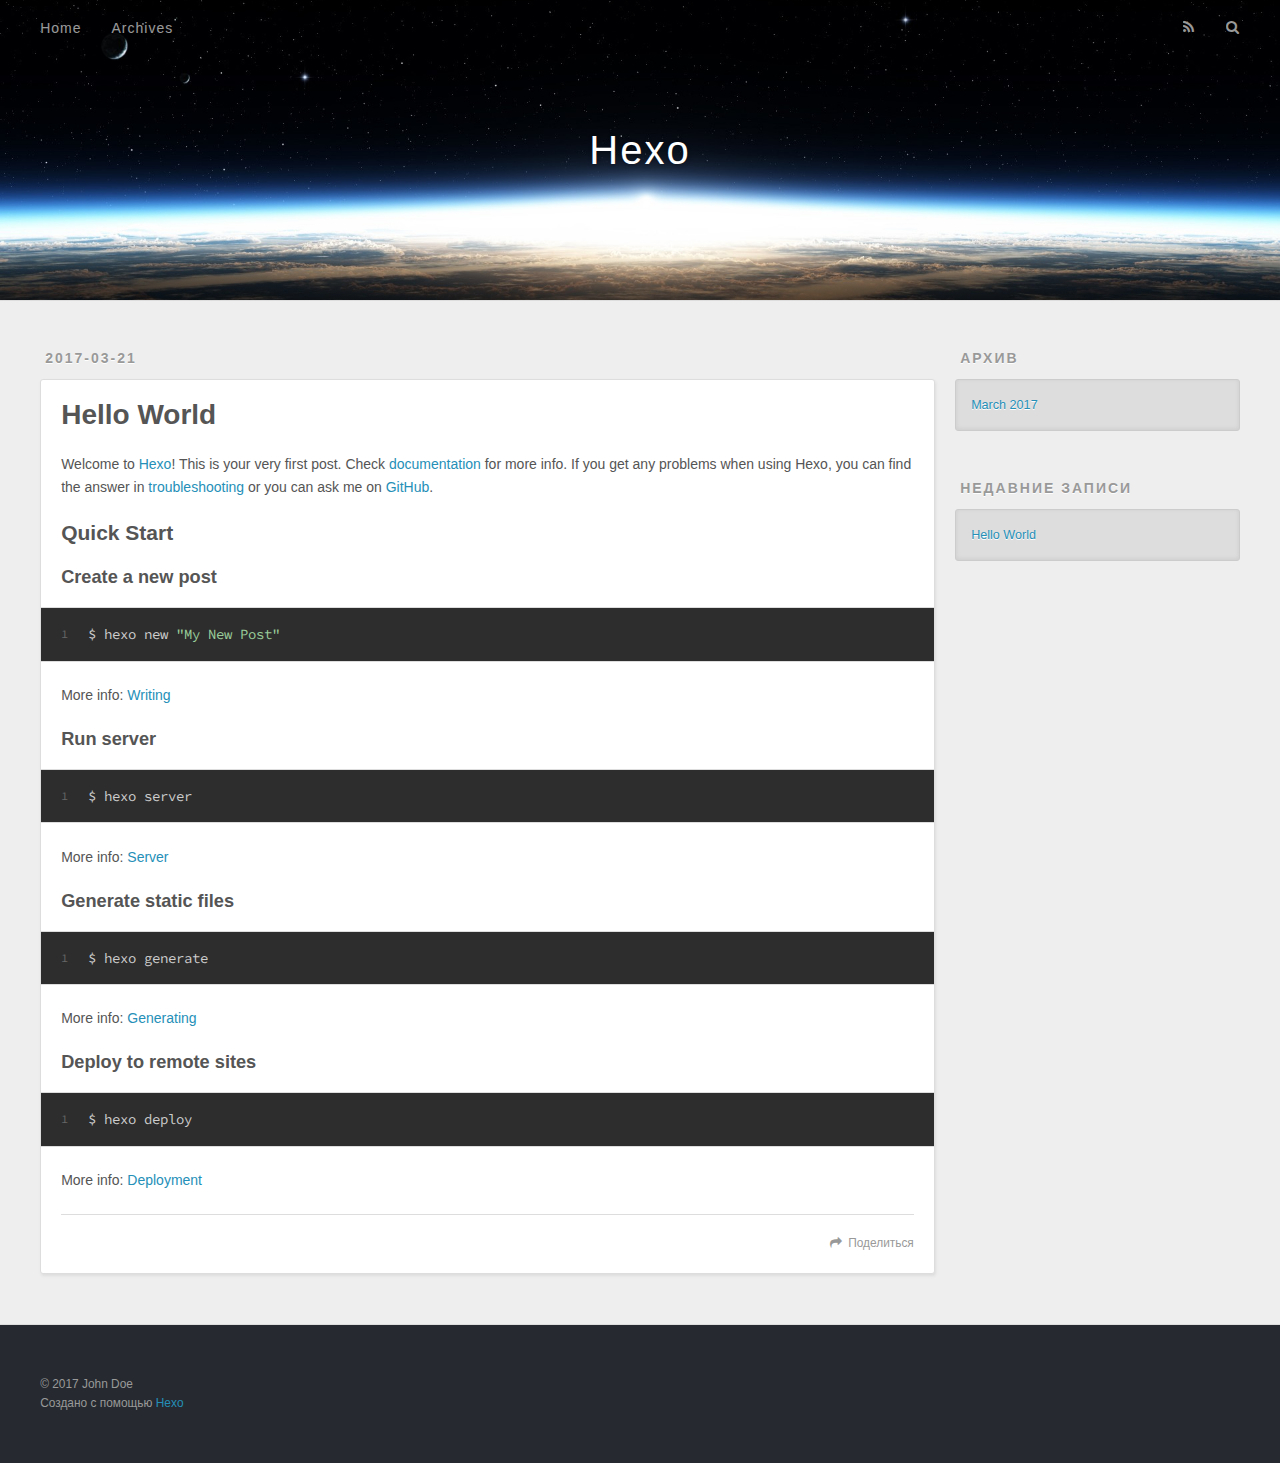
==== index.html @ ad0be4d6 "update" ====
<!DOCTYPE html>
<html>
<head>
  <meta charset="utf-8">
  
  <title>Hexo</title>
  <meta name="viewport" content="width=device-width, initial-scale=1, maximum-scale=1">
  <meta property="og:type" content="website">
<meta property="og:title" content="Hexo">
<meta property="og:url" content="http://yoursite.com/index.html">
<meta property="og:site_name" content="Hexo">
<meta name="twitter:card" content="summary">
<meta name="twitter:title" content="Hexo">
  
    <link rel="alternate" href="/atom.xml" title="Hexo" type="application/atom+xml">
  
  
    <link rel="icon" href="/favicon.png">
  
  
    <link href="//fonts.googleapis.com/css?family=Source+Code+Pro" rel="stylesheet" type="text/css">
  
  <link rel="stylesheet" href="/css/style.css">
  

</head>

<body>
  <div id="container">
    <div id="wrap">
      <header id="header">
  <div id="banner"></div>
  <div id="header-outer" class="outer">
    <div id="header-title" class="inner">
      <h1 id="logo-wrap">
        <a href="/" id="logo">Hexo</a>
      </h1>
      
    </div>
    <div id="header-inner" class="inner">
      <nav id="main-nav">
        <a id="main-nav-toggle" class="nav-icon"></a>
        
          <a class="main-nav-link" href="/">Home</a>
        
          <a class="main-nav-link" href="/archives">Archives</a>
        
      </nav>
      <nav id="sub-nav">
        
          <a id="nav-rss-link" class="nav-icon" href="/atom.xml" title="RSS-каналы"></a>
        
        <a id="nav-search-btn" class="nav-icon" title="Поиск"></a>
      </nav>
      <div id="search-form-wrap">
        <form action="//google.com/search" method="get" accept-charset="UTF-8" class="search-form"><input type="search" name="q" results="0" class="search-form-input" placeholder="Search"><button type="submit" class="search-form-submit">&#xF002;</button><input type="hidden" name="sitesearch" value="http://yoursite.com"></form>
      </div>
    </div>
  </div>
</header>
      <div class="outer">
        <section id="main">
  
    <article id="post-hello-world" class="article article-type-post" itemscope itemprop="blogPost">
  <div class="article-meta">
    <a href="/2017/03/21/hello-world/" class="article-date">
  <time datetime="2017-03-20T16:03:08.940Z" itemprop="datePublished">2017-03-21</time>
</a>
    
  </div>
  <div class="article-inner">
    
    
      <header class="article-header">
        
  
    <h1 itemprop="name">
      <a class="article-title" href="/2017/03/21/hello-world/">Hello World</a>
    </h1>
  

      </header>
    
    <div class="article-entry" itemprop="articleBody">
      
        <p>Welcome to <a href="https://hexo.io/" target="_blank" rel="external">Hexo</a>! This is your very first post. Check <a href="https://hexo.io/docs/" target="_blank" rel="external">documentation</a> for more info. If you get any problems when using Hexo, you can find the answer in <a href="https://hexo.io/docs/troubleshooting.html" target="_blank" rel="external">troubleshooting</a> or you can ask me on <a href="https://github.com/hexojs/hexo/issues" target="_blank" rel="external">GitHub</a>.</p>
<h2 id="Quick-Start"><a href="#Quick-Start" class="headerlink" title="Quick Start"></a>Quick Start</h2><h3 id="Create-a-new-post"><a href="#Create-a-new-post" class="headerlink" title="Create a new post"></a>Create a new post</h3><figure class="highlight bash"><table><tr><td class="gutter"><pre><div class="line">1</div></pre></td><td class="code"><pre><div class="line">$ hexo new <span class="string">"My New Post"</span></div></pre></td></tr></table></figure>
<p>More info: <a href="https://hexo.io/docs/writing.html" target="_blank" rel="external">Writing</a></p>
<h3 id="Run-server"><a href="#Run-server" class="headerlink" title="Run server"></a>Run server</h3><figure class="highlight bash"><table><tr><td class="gutter"><pre><div class="line">1</div></pre></td><td class="code"><pre><div class="line">$ hexo server</div></pre></td></tr></table></figure>
<p>More info: <a href="https://hexo.io/docs/server.html" target="_blank" rel="external">Server</a></p>
<h3 id="Generate-static-files"><a href="#Generate-static-files" class="headerlink" title="Generate static files"></a>Generate static files</h3><figure class="highlight bash"><table><tr><td class="gutter"><pre><div class="line">1</div></pre></td><td class="code"><pre><div class="line">$ hexo generate</div></pre></td></tr></table></figure>
<p>More info: <a href="https://hexo.io/docs/generating.html" target="_blank" rel="external">Generating</a></p>
<h3 id="Deploy-to-remote-sites"><a href="#Deploy-to-remote-sites" class="headerlink" title="Deploy to remote sites"></a>Deploy to remote sites</h3><figure class="highlight bash"><table><tr><td class="gutter"><pre><div class="line">1</div></pre></td><td class="code"><pre><div class="line">$ hexo deploy</div></pre></td></tr></table></figure>
<p>More info: <a href="https://hexo.io/docs/deployment.html" target="_blank" rel="external">Deployment</a></p>

      
    </div>
    <footer class="article-footer">
      <a data-url="http://yoursite.com/2017/03/21/hello-world/" data-id="cj0ib6qv800006gu44d7dtzow" class="article-share-link">Поделиться</a>
      
      
    </footer>
  </div>
  
</article>


  

</section>
        
          <aside id="sidebar">
  
    

  
    

  
    
  
    
  <div class="widget-wrap">
    <h3 class="widget-title">Архив</h3>
    <div class="widget">
      <ul class="archive-list"><li class="archive-list-item"><a class="archive-list-link" href="/archives/2017/03/">March 2017</a></li></ul>
    </div>
  </div>


  
    
  <div class="widget-wrap">
    <h3 class="widget-title">Недавние записи</h3>
    <div class="widget">
      <ul>
        
          <li>
            <a href="/2017/03/21/hello-world/">Hello World</a>
          </li>
        
      </ul>
    </div>
  </div>

  
</aside>
        
      </div>
      <footer id="footer">
  
  <div class="outer">
    <div id="footer-info" class="inner">
      &copy; 2017 John Doe<br>
      Создано с помощью <a href="http://hexo.io/" target="_blank">Hexo</a>
    </div>
  </div>
</footer>
    </div>
    <nav id="mobile-nav">
  
    <a href="/" class="mobile-nav-link">Home</a>
  
    <a href="/archives" class="mobile-nav-link">Archives</a>
  
</nav>
    

<script src="//ajax.googleapis.com/ajax/libs/jquery/2.0.3/jquery.min.js"></script>


  <link rel="stylesheet" href="/fancybox/jquery.fancybox.css">
  <script src="/fancybox/jquery.fancybox.pack.js"></script>


<script src="/js/script.js"></script>

  </div>
</body>
</html>
---- css/style.css ----
body {
  width: 100%;
}
body:before,
body:after {
  content: "";
  display: table;
}
body:after {
  clear: both;
}
html,
body,
div,
span,
applet,
object,
iframe,
h1,
h2,
h3,
h4,
h5,
h6,
p,
blockquote,
pre,
a,
abbr,
acronym,
address,
big,
cite,
code,
del,
dfn,
em,
img,
ins,
kbd,
q,
s,
samp,
small,
strike,
strong,
sub,
sup,
tt,
var,
dl,
dt,
dd,
ol,
ul,
li,
fieldset,
form,
label,
legend,
table,
caption,
tbody,
tfoot,
thead,
tr,
th,
td {
  margin: 0;
  padding: 0;
  border: 0;
  outline: 0;
  font-weight: inherit;
  font-style: inherit;
  font-family: inherit;
  font-size: 100%;
  vertical-align: baseline;
}
body {
  line-height: 1;
  color: #000;
  background: #fff;
}
ol,
ul {
  list-style: none;
}
table {
  border-collapse: separate;
  border-spacing: 0;
  vertical-align: middle;
}
caption,
th,
td {
  text-align: left;
  font-weight: normal;
  vertical-align: middle;
}
a img {
  border: none;
}
input,
button {
  margin: 0;
  padding: 0;
}
input::-moz-focus-inner,
button::-moz-focus-inner {
  border: 0;
  padding: 0;
}
@font-face {
  font-family: FontAwesome;
  font-style: normal;
  font-weight: normal;
  src: url("fonts/fontawesome-webfont.eot?v=#4.0.3");
  src: url("fonts/fontawesome-webfont.eot?#iefix&v=#4.0.3") format("embedded-opentype"), url("fonts/fontawesome-webfont.woff?v=#4.0.3") format("woff"), url("fonts/fontawesome-webfont.ttf?v=#4.0.3") format("truetype"), url("fonts/fontawesome-webfont.svg#fontawesomeregular?v=#4.0.3") format("svg");
}
html,
body,
#container {
  height: 100%;
}
body {
  background: #eee;
  font: 14px "Helvetica Neue", Helvetica, Arial, sans-serif;
  -webkit-text-size-adjust: 100%;
}
.outer {
  max-width: 1220px;
  margin: 0 auto;
  padding: 0 20px;
}
.outer:before,
.outer:after {
  content: "";
  display: table;
}
.outer:after {
  clear: both;
}
.inner {
  display: inline;
  float: left;
  width: 98.33333333333333%;
  margin: 0 0.833333333333333%;
}
.left,
.alignleft {
  float: left;
}
.right,
.alignright {
  float: right;
}
.clear {
  clear: both;
}
#container {
  position: relative;
}
.mobile-nav-on {
  overflow: hidden;
}
#wrap {
  height: 100%;
  width: 100%;
  position: absolute;
  top: 0;
  left: 0;
  -webkit-transition: 0.2s ease-out;
  -moz-transition: 0.2s ease-out;
  -ms-transition: 0.2s ease-out;
  transition: 0.2s ease-out;
  z-index: 1;
  background: #eee;
}
.mobile-nav-on #wrap {
  left: 280px;
}
@media screen and (min-width: 768px) {
  #main {
    display: inline;
    float: left;
    width: 73.33333333333333%;
    margin: 0 0.833333333333333%;
  }
}
.article-date,
.article-category-link,
.archive-year,
.widget-title {
  text-decoration: none;
  text-transform: uppercase;
  letter-spacing: 2px;
  color: #999;
  margin-bottom: 1em;
  margin-left: 5px;
  line-height: 1em;
  text-shadow: 0 1px #fff;
  font-weight: bold;
}
.article-inner,
.archive-article-inner {
  background: #fff;
  -webkit-box-shadow: 1px 2px 3px #ddd;
  box-shadow: 1px 2px 3px #ddd;
  border: 1px solid #ddd;
  border-radius: 3px;
}
.article-entry h1,
.widget h1 {
  font-size: 2em;
}
.article-entry h2,
.widget h2 {
  font-size: 1.5em;
}
.article-entry h3,
.widget h3 {
  font-size: 1.3em;
}
.article-entry h4,
.widget h4 {
  font-size: 1.2em;
}
.article-entry h5,
.widget h5 {
  font-size: 1em;
}
.article-entry h6,
.widget h6 {
  font-size: 1em;
  color: #999;
}
.article-entry hr,
.widget hr {
  border: 1px dashed #ddd;
}
.article-entry strong,
.widget strong {
  font-weight: bold;
}
.article-entry em,
.widget em,
.article-entry cite,
.widget cite {
  font-style: italic;
}
.article-entry sup,
.widget sup,
.article-entry sub,
.widget sub {
  font-size: 0.75em;
  line-height: 0;
  position: relative;
  vertical-align: baseline;
}
.article-entry sup,
.widget sup {
  top: -0.5em;
}
.article-entry sub,
.widget sub {
  bottom: -0.2em;
}
.article-entry small,
.widget small {
  font-size: 0.85em;
}
.article-entry acronym,
.widget acronym,
.article-entry abbr,
.widget abbr {
  border-bottom: 1px dotted;
}
.article-entry ul,
.widget ul,
.article-entry ol,
.widget ol,
.article-entry dl,
.widget dl {
  margin: 0 20px;
  line-height: 1.6em;
}
.article-entry ul ul,
.widget ul ul,
.article-entry ol ul,
.widget ol ul,
.article-entry ul ol,
.widget ul ol,
.article-entry ol ol,
.widget ol ol {
  margin-top: 0;
  margin-bottom: 0;
}
.article-entry ul,
.widget ul {
  list-style: disc;
}
.article-entry ol,
.widget ol {
  list-style: decimal;
}
.article-entry dt,
.widget dt {
  font-weight: bold;
}
#header {
  height: 300px;
  position: relative;
  border-bottom: 1px solid #ddd;
}
#header:before,
#header:after {
  content: "";
  position: absolute;
  left: 0;
  right: 0;
  height: 40px;
}
#header:before {
  top: 0;
  background: -webkit-linear-gradient(rgba(0,0,0,0.2), transparent);
  background: -moz-linear-gradient(rgba(0,0,0,0.2), transparent);
  background: -ms-linear-gradient(rgba(0,0,0,0.2), transparent);
  background: linear-gradient(rgba(0,0,0,0.2), transparent);
}
#header:after {
  bottom: 0;
  background: -webkit-linear-gradient(transparent, rgba(0,0,0,0.2));
  background: -moz-linear-gradient(transparent, rgba(0,0,0,0.2));
  background: -ms-linear-gradient(transparent, rgba(0,0,0,0.2));
  background: linear-gradient(transparent, rgba(0,0,0,0.2));
}
#header-outer {
  height: 100%;
  position: relative;
}
#header-inner {
  position: relative;
  overflow: hidden;
}
#banner {
  position: absolute;
  top: 0;
  left: 0;
  width: 100%;
  height: 100%;
  background: url("images/banner.jpg") center #000;
  -webkit-background-size: cover;
  -moz-background-size: cover;
  background-size: cover;
  z-index: -1;
}
#header-title {
  text-align: center;
  height: 40px;
  position: absolute;
  top: 50%;
  left: 0;
  margin-top: -20px;
}
#logo,
#subtitle {
  text-decoration: none;
  color: #fff;
  font-weight: 300;
  text-shadow: 0 1px 4px rgba(0,0,0,0.3);
}
#logo {
  font-size: 40px;
  line-height: 40px;
  letter-spacing: 2px;
}
#subtitle {
  font-size: 16px;
  line-height: 16px;
  letter-spacing: 1px;
}
#subtitle-wrap {
  margin-top: 16px;
}
#main-nav {
  float: left;
  margin-left: -15px;
}
.nav-icon,
.main-nav-link {
  float: left;
  color: #fff;
  opacity: 0.6;
  text-decoration: none;
  text-shadow: 0 1px rgba(0,0,0,0.2);
  -webkit-transition: opacity 0.2s;
  -moz-transition: opacity 0.2s;
  -ms-transition: opacity 0.2s;
  transition: opacity 0.2s;
  display: block;
  padding: 20px 15px;
}
.nav-icon:hover,
.main-nav-link:hover {
  opacity: 1;
}
.nav-icon {
  font-family: FontAwesome;
  text-align: center;
  font-size: 14px;
  width: 14px;
  height: 14px;
  padding: 20px 15px;
  position: relative;
  cursor: pointer;
}
.main-nav-link {
  font-weight: 300;
  letter-spacing: 1px;
}
@media screen and (max-width: 479px) {
  .main-nav-link {
    display: none;
  }
}
#main-nav-toggle {
  display: none;
}
#main-nav-toggle:before {
  content: "\f0c9";
}
@media screen and (max-width: 479px) {
  #main-nav-toggle {
    display: block;
  }
}
#sub-nav {
  float: right;
  margin-right: -15px;
}
#nav-rss-link:before {
  content: "\f09e";
}
#nav-search-btn:before {
  content: "\f002";
}
#search-form-wrap {
  position: absolute;
  top: 15px;
  width: 150px;
  height: 30px;
  right: -150px;
  opacity: 0;
  -webkit-transition: 0.2s ease-out;
  -moz-transition: 0.2s ease-out;
  -ms-transition: 0.2s ease-out;
  transition: 0.2s ease-out;
}
#search-form-wrap.on {
  opacity: 1;
  right: 0;
}
@media screen and (max-width: 479px) {
  #search-form-wrap {
    width: 100%;
    right: -100%;
  }
}
.search-form {
  position: absolute;
  top: 0;
  left: 0;
  right: 0;
  background: #fff;
  padding: 5px 15px;
  border-radius: 15px;
  -webkit-box-shadow: 0 0 10px rgba(0,0,0,0.3);
  box-shadow: 0 0 10px rgba(0,0,0,0.3);
}
.search-form-input {
  border: none;
  background: none;
  color: #555;
  width: 100%;
  font: 13px "Helvetica Neue", Helvetica, Arial, sans-serif;
  outline: none;
}
.search-form-input::-webkit-search-results-decoration,
.search-form-input::-webkit-search-cancel-button {
  -webkit-appearance: none;
}
.search-form-submit {
  position: absolute;
  top: 50%;
  right: 10px;
  margin-top: -7px;
  font: 13px FontAwesome;
  border: none;
  background: none;
  color: #bbb;
  cursor: pointer;
}
.search-form-submit:hover,
.search-form-submit:focus {
  color: #777;
}
.article {
  margin: 50px 0;
}
.article-inner {
  overflow: hidden;
}
.article-meta:before,
.article-meta:after {
  content: "";
  display: table;
}
.article-meta:after {
  clear: both;
}
.article-date {
  float: left;
}
.article-category {
  float: left;
  line-height: 1em;
  color: #ccc;
  text-shadow: 0 1px #fff;
  margin-left: 8px;
}
.article-category:before {
  content: "\2022";
}
.article-category-link {
  margin: 0 12px 1em;
}
.article-header {
  padding: 20px 20px 0;
}
.article-title {
  text-decoration: none;
  font-size: 2em;
  font-weight: bold;
  color: #555;
  line-height: 1.1em;
  -webkit-transition: color 0.2s;
  -moz-transition: color 0.2s;
  -ms-transition: color 0.2s;
  transition: color 0.2s;
}
a.article-title:hover {
  color: #258fb8;
}
.article-entry {
  color: #555;
  padding: 0 20px;
}
.article-entry:before,
.article-entry:after {
  content: "";
  display: table;
}
.article-entry:after {
  clear: both;
}
.article-entry p,
.article-entry table {
  line-height: 1.6em;
  margin: 1.6em 0;
}
.article-entry h1,
.article-entry h2,
.article-entry h3,
.article-entry h4,
.article-entry h5,
.article-entry h6 {
  font-weight: bold;
}
.article-entry h1,
.article-entry h2,
.article-entry h3,
.article-entry h4,
.article-entry h5,
.article-entry h6 {
  line-height: 1.1em;
  margin: 1.1em 0;
}
.article-entry a {
  color: #258fb8;
  text-decoration: none;
}
.article-entry a:hover {
  text-decoration: underline;
}
.article-entry ul,
.article-entry ol,
.article-entry dl {
  margin-top: 1.6em;
  margin-bottom: 1.6em;
}
.article-entry img,
.article-entry video {
  max-width: 100%;
  height: auto;
  display: block;
  margin: auto;
}
.article-entry iframe {
  border: none;
}
.article-entry table {
  width: 100%;
  border-collapse: collapse;
  border-spacing: 0;
}
.article-entry th {
  font-weight: bold;
  border-bottom: 3px solid #ddd;
  padding-bottom: 0.5em;
}
.article-entry td {
  border-bottom: 1px solid #ddd;
  padding: 10px 0;
}
.article-entry blockquote {
  font-family: Georgia, "Times New Roman", serif;
  font-size: 1.4em;
  margin: 1.6em 20px;
  text-align: center;
}
.article-entry blockquote footer {
  font-size: 14px;
  margin: 1.6em 0;
  font-family: "Helvetica Neue", Helvetica, Arial, sans-serif;
}
.article-entry blockquote footer cite:before {
  content: "—";
  padding: 0 0.5em;
}
.article-entry .pullquote {
  text-align: left;
  width: 45%;
  margin: 0;
}
.article-entry .pullquote.left {
  margin-left: 0.5em;
  margin-right: 1em;
}
.article-entry .pullquote.right {
  margin-right: 0.5em;
  margin-left: 1em;
}
.article-entry .caption {
  color: #999;
  display: block;
  font-size: 0.9em;
  margin-top: 0.5em;
  position: relative;
  text-align: center;
}
.article-entry .video-container {
  position: relative;
  padding-top: 56.25%;
  height: 0;
  overflow: hidden;
}
.article-entry .video-container iframe,
.article-entry .video-container object,
.article-entry .video-container embed {
  position: absolute;
  top: 0;
  left: 0;
  width: 100%;
  height: 100%;
  margin-top: 0;
}
.article-more-link a {
  display: inline-block;
  line-height: 1em;
  padding: 6px 15px;
  border-radius: 15px;
  background: #eee;
  color: #999;
  text-shadow: 0 1px #fff;
  text-decoration: none;
}
.article-more-link a:hover {
  background: #258fb8;
  color: #fff;
  text-decoration: none;
  text-shadow: 0 1px #1e7293;
}
.article-footer {
  font-size: 0.85em;
  line-height: 1.6em;
  border-top: 1px solid #ddd;
  padding-top: 1.6em;
  margin: 0 20px 20px;
}
.article-footer:before,
.article-footer:after {
  content: "";
  display: table;
}
.article-footer:after {
  clear: both;
}
.article-footer a {
  color: #999;
  text-decoration: none;
}
.article-footer a:hover {
  color: #555;
}
.article-tag-list-item {
  float: left;
  margin-right: 10px;
}
.article-tag-list-link:before {
  content: "#";
}
.article-comment-link {
  float: right;
}
.article-comment-link:before {
  content: "\f075";
  font-family: FontAwesome;
  padding-right: 8px;
}
.article-share-link {
  cursor: pointer;
  float: right;
  margin-left: 20px;
}
.article-share-link:before {
  content: "\f064";
  font-family: FontAwesome;
  padding-right: 6px;
}
#article-nav {
  position: relative;
}
#article-nav:before,
#article-nav:after {
  content: "";
  display: table;
}
#article-nav:after {
  clear: both;
}
@media screen and (min-width: 768px) {
  #article-nav {
    margin: 50px 0;
  }
  #article-nav:before {
    width: 8px;
    height: 8px;
    position: absolute;
    top: 50%;
    left: 50%;
    margin-top: -4px;
    margin-left: -4px;
    content: "";
    border-radius: 50%;
    background: #ddd;
    -webkit-box-shadow: 0 1px 2px #fff;
    box-shadow: 0 1px 2px #fff;
  }
}
.article-nav-link-wrap {
  text-decoration: none;
  text-shadow: 0 1px #fff;
  color: #999;
  -webkit-box-sizing: border-box;
  -moz-box-sizing: border-box;
  box-sizing: border-box;
  margin-top: 50px;
  text-align: center;
  display: block;
}
.article-nav-link-wrap:hover {
  color: #555;
}
@media screen and (min-width: 768px) {
  .article-nav-link-wrap {
    width: 50%;
    margin-top: 0;
  }
}
@media screen and (min-width: 768px) {
  #article-nav-newer {
    float: left;
    text-align: right;
    padding-right: 20px;
  }
}
@media screen and (min-width: 768px) {
  #article-nav-older {
    float: right;
    text-align: left;
    padding-left: 20px;
  }
}
.article-nav-caption {
  text-transform: uppercase;
  letter-spacing: 2px;
  color: #ddd;
  line-height: 1em;
  font-weight: bold;
}
#article-nav-newer .article-nav-caption {
  margin-right: -2px;
}
.article-nav-title {
  font-size: 0.85em;
  line-height: 1.6em;
  margin-top: 0.5em;
}
.article-share-box {
  position: absolute;
  display: none;
  background: #fff;
  -webkit-box-shadow: 1px 2px 10px rgba(0,0,0,0.2);
  box-shadow: 1px 2px 10px rgba(0,0,0,0.2);
  border-radius: 3px;
  margin-left: -145px;
  overflow: hidden;
  z-index: 1;
}
.article-share-box.on {
  display: block;
}
.article-share-input {
  width: 100%;
  background: none;
  -webkit-box-sizing: border-box;
  -moz-box-sizing: border-box;
  box-sizing: border-box;
  font: 14px "Helvetica Neue", Helvetica, Arial, sans-serif;
  padding: 0 15px;
  color: #555;
  outline: none;
  border: 1px solid #ddd;
  border-radius: 3px 3px 0 0;
  height: 36px;
  line-height: 36px;
}
.article-share-links {
  background: #eee;
}
.article-share-links:before,
.article-share-links:after {
  content: "";
  display: table;
}
.article-share-links:after {
  clear: both;
}
.article-share-twitter,
.article-share-facebook,
.article-share-pinterest,
.article-share-google {
  width: 50px;
  height: 36px;
  display: block;
  float: left;
  position: relative;
  color: #999;
  text-shadow: 0 1px #fff;
}
.article-share-twitter:before,
.article-share-facebook:before,
.article-share-pinterest:before,
.article-share-google:before {
  font-size: 20px;
  font-family: FontAwesome;
  width: 20px;
  height: 20px;
  position: absolute;
  top: 50%;
  left: 50%;
  margin-top: -10px;
  margin-left: -10px;
  text-align: center;
}
.article-share-twitter:hover,
.article-share-facebook:hover,
.article-share-pinterest:hover,
.article-share-google:hover {
  color: #fff;
}
.article-share-twitter:before {
  content: "\f099";
}
.article-share-twitter:hover {
  background: #00aced;
  text-shadow: 0 1px #008abe;
}
.article-share-facebook:before {
  content: "\f09a";
}
.article-share-facebook:hover {
  background: #3b5998;
  text-shadow: 0 1px #2f477a;
}
.article-share-pinterest:before {
  content: "\f0d2";
}
.article-share-pinterest:hover {
  background: #cb2027;
  text-shadow: 0 1px #a21a1f;
}
.article-share-google:before {
  content: "\f0d5";
}
.article-share-google:hover {
  background: #dd4b39;
  text-shadow: 0 1px #be3221;
}
.article-gallery {
  background: #000;
  position: relative;
}
.article-gallery-photos {
  position: relative;
  overflow: hidden;
}
.article-gallery-img {
  display: none;
  max-width: 100%;
}
.article-gallery-img:first-child {
  display: block;
}
.article-gallery-img.loaded {
  position: absolute;
  display: block;
}
.article-gallery-img img {
  display: block;
  max-width: 100%;
  margin: 0 auto;
}
#comments {
  background: #fff;
  -webkit-box-shadow: 1px 2px 3px #ddd;
  box-shadow: 1px 2px 3px #ddd;
  padding: 20px;
  border: 1px solid #ddd;
  border-radius: 3px;
  margin: 50px 0;
}
#comments a {
  color: #258fb8;
}
.archives-wrap {
  margin: 50px 0;
}
.archives:before,
.archives:after {
  content: "";
  display: table;
}
.archives:after {
  clear: both;
}
.archive-year-wrap {
  margin-bottom: 1em;
}
.archives {
  -webkit-column-gap: 10px;
  -moz-column-gap: 10px;
  column-gap: 10px;
}
@media screen and (min-width: 480px) and (max-width: 767px) {
  .archives {
    -webkit-column-count: 2;
    -moz-column-count: 2;
    column-count: 2;
  }
}
@media screen and (min-width: 768px) {
  .archives {
    -webkit-column-count: 3;
    -moz-column-count: 3;
    column-count: 3;
  }
}
.archive-article {
  -webkit-column-break-inside: avoid;
  page-break-inside: avoid;
  overflow: hidden;
  break-inside: avoid-column;
}
.archive-article-inner {
  padding: 10px;
  margin-bottom: 15px;
}
.archive-article-title {
  text-decoration: none;
  font-weight: bold;
  color: #555;
  -webkit-transition: color 0.2s;
  -moz-transition: color 0.2s;
  -ms-transition: color 0.2s;
  transition: color 0.2s;
  line-height: 1.6em;
}
.archive-article-title:hover {
  color: #258fb8;
}
.archive-article-footer {
  margin-top: 1em;
}
.archive-article-date {
  color: #999;
  text-decoration: none;
  font-size: 0.85em;
  line-height: 1em;
  margin-bottom: 0.5em;
  display: block;
}
#page-nav {
  margin: 50px auto;
  background: #fff;
  -webkit-box-shadow: 1px 2px 3px #ddd;
  box-shadow: 1px 2px 3px #ddd;
  border: 1px solid #ddd;
  border-radius: 3px;
  text-align: center;
  color: #999;
  overflow: hidden;
}
#page-nav:before,
#page-nav:after {
  content: "";
  display: table;
}
#page-nav:after {
  clear: both;
}
#page-nav a,
#page-nav span {
  padding: 10px 20px;
  line-height: 1;
  height: 2ex;
}
#page-nav a {
  color: #999;
  text-decoration: none;
}
#page-nav a:hover {
  background: #999;
  color: #fff;
}
#page-nav .prev {
  float: left;
}
#page-nav .next {
  float: right;
}
#page-nav .page-number {
  display: inline-block;
}
@media screen and (max-width: 479px) {
  #page-nav .page-number {
    display: none;
  }
}
#page-nav .current {
  color: #555;
  font-weight: bold;
}
#page-nav .space {
  color: #ddd;
}
#footer {
  background: #262a30;
  padding: 50px 0;
  border-top: 1px solid #ddd;
  color: #999;
}
#footer a {
  color: #258fb8;
  text-decoration: none;
}
#footer a:hover {
  text-decoration: underline;
}
#footer-info {
  line-height: 1.6em;
  font-size: 0.85em;
}
.article-entry pre,
.article-entry .highlight {
  background: #2d2d2d;
  margin: 0 -20px;
  padding: 15px 20px;
  border-style: solid;
  border-color: #ddd;
  border-width: 1px 0;
  overflow: auto;
  color: #ccc;
  line-height: 22.400000000000002px;
}
.article-entry .highlight .gutter pre,
.article-entry .gist .gist-file .gist-data .line-numbers {
  color: #666;
  font-size: 0.85em;
}
.article-entry pre,
.article-entry code {
  font-family: "Source Code Pro", Consolas, Monaco, Menlo, Consolas, monospace;
}
.article-entry code {
  background: #eee;
  text-shadow: 0 1px #fff;
  padding: 0 0.3em;
}
.article-entry pre code {
  background: none;
  text-shadow: none;
  padding: 0;
}
.article-entry .highlight pre {
  border: none;
  margin: 0;
  padding: 0;
}
.article-entry .highlight table {
  margin: 0;
  width: auto;
}
.article-entry .highlight td {
  border: none;
  padding: 0;
}
.article-entry .highlight figcaption {
  font-size: 0.85em;
  color: #999;
  line-height: 1em;
  margin-bottom: 1em;
}
.article-entry .highlight figcaption:before,
.article-entry .highlight figcaption:after {
  content: "";
  display: table;
}
.article-entry .highlight figcaption:after {
  clear: both;
}
.article-entry .highlight figcaption a {
  float: right;
}
.article-entry .highlight .gutter pre {
  text-align: right;
  padding-right: 20px;
}
.article-entry .highlight .line {
  height: 22.400000000000002px;
}
.article-entry .highlight .line.marked {
  background: #515151;
}
.article-entry .gist {
  margin: 0 -20px;
  border-style: solid;
  border-color: #ddd;
  border-width: 1px 0;
  background: #2d2d2d;
  padding: 15px 20px 15px 0;
}
.article-entry .gist .gist-file {
  border: none;
  font-family: "Source Code Pro", Consolas, Monaco, Menlo, Consolas, monospace;
  margin: 0;
}
.article-entry .gist .gist-file .gist-data {
  background: none;
  border: none;
}
.article-entry .gist .gist-file .gist-data .line-numbers {
  background: none;
  border: none;
  padding: 0 20px 0 0;
}
.article-entry .gist .gist-file .gist-data .line-data {
  padding: 0 !important;
}
.article-entry .gist .gist-file .highlight {
  margin: 0;
  padding: 0;
  border: none;
}
.article-entry .gist .gist-file .gist-meta {
  background: #2d2d2d;
  color: #999;
  font: 0.85em "Helvetica Neue", Helvetica, Arial, sans-serif;
  text-shadow: 0 0;
  padding: 0;
  margin-top: 1em;
  margin-left: 20px;
}
.article-entry .gist .gist-file .gist-meta a {
  color: #258fb8;
  font-weight: normal;
}
.article-entry .gist .gist-file .gist-meta a:hover {
  text-decoration: underline;
}
pre .comment,
pre .title {
  color: #999;
}
pre .variable,
pre .attribute,
pre .tag,
pre .regexp,
pre .ruby .constant,
pre .xml .tag .title,
pre .xml .pi,
pre .xml .doctype,
pre .html .doctype,
pre .css .id,
pre .css .class,
pre .css .pseudo {
  color: #f2777a;
}
pre .number,
pre .preprocessor,
pre .built_in,
pre .literal,
pre .params,
pre .constant {
  color: #f99157;
}
pre .class,
pre .ruby .class .title,
pre .css .rules .attribute {
  color: #9c9;
}
pre .string,
pre .value,
pre .inheritance,
pre .header,
pre .ruby .symbol,
pre .xml .cdata {
  color: #9c9;
}
pre .css .hexcolor {
  color: #6cc;
}
pre .function,
pre .python .decorator,
pre .python .title,
pre .ruby .function .title,
pre .ruby .title .keyword,
pre .perl .sub,
pre .javascript .title,
pre .coffeescript .title {
  color: #69c;
}
pre .keyword,
pre .javascript .function {
  color: #c9c;
}
@media screen and (max-width: 479px) {
  #mobile-nav {
    position: absolute;
    top: 0;
    left: 0;
    width: 280px;
    height: 100%;
    background: #191919;
    border-right: 1px solid #fff;
  }
}
@media screen and (max-width: 479px) {
  .mobile-nav-link {
    display: block;
    color: #999;
    text-decoration: none;
    padding: 15px 20px;
    font-weight: bold;
  }
  .mobile-nav-link:hover {
    color: #fff;
  }
}
@media screen and (min-width: 768px) {
  #sidebar {
    display: inline;
    float: left;
    width: 23.333333333333332%;
    margin: 0 0.833333333333333%;
  }
}
.widget-wrap {
  margin: 50px 0;
}
.widget {
  color: #777;
  text-shadow: 0 1px #fff;
  background: #ddd;
  -webkit-box-shadow: 0 -1px 4px #ccc inset;
  box-shadow: 0 -1px 4px #ccc inset;
  border: 1px solid #ccc;
  padding: 15px;
  border-radius: 3px;
}
.widget a {
  color: #258fb8;
  text-decoration: none;
}
.widget a:hover {
  text-decoration: underline;
}
.widget ul ul,
.widget ol ul,
.widget dl ul,
.widget ul ol,
.widget ol ol,
.widget dl ol,
.widget ul dl,
.widget ol dl,
.widget dl dl {
  margin-left: 15px;
  list-style: disc;
}
.widget {
  line-height: 1.6em;
  word-wrap: break-word;
  font-size: 0.9em;
}
.widget ul,
.widget ol {
  list-style: none;
  margin: 0;
}
.widget ul ul,
.widget ol ul,
.widget ul ol,
.widget ol ol {
  margin: 0 20px;
}
.widget ul ul,
.widget ol ul {
  list-style: disc;
}
.widget ul ol,
.widget ol ol {
  list-style: decimal;
}
.category-list-count,
.tag-list-count,
.archive-list-count {
  padding-left: 5px;
  color: #999;
  font-size: 0.85em;
}
.category-list-count:before,
.tag-list-count:before,
.archive-list-count:before {
  content: "(";
}
.category-list-count:after,
.tag-list-count:after,
.archive-list-count:after {
  content: ")";
}
.tagcloud a {
  margin-right: 5px;
  display: inline-block;
}
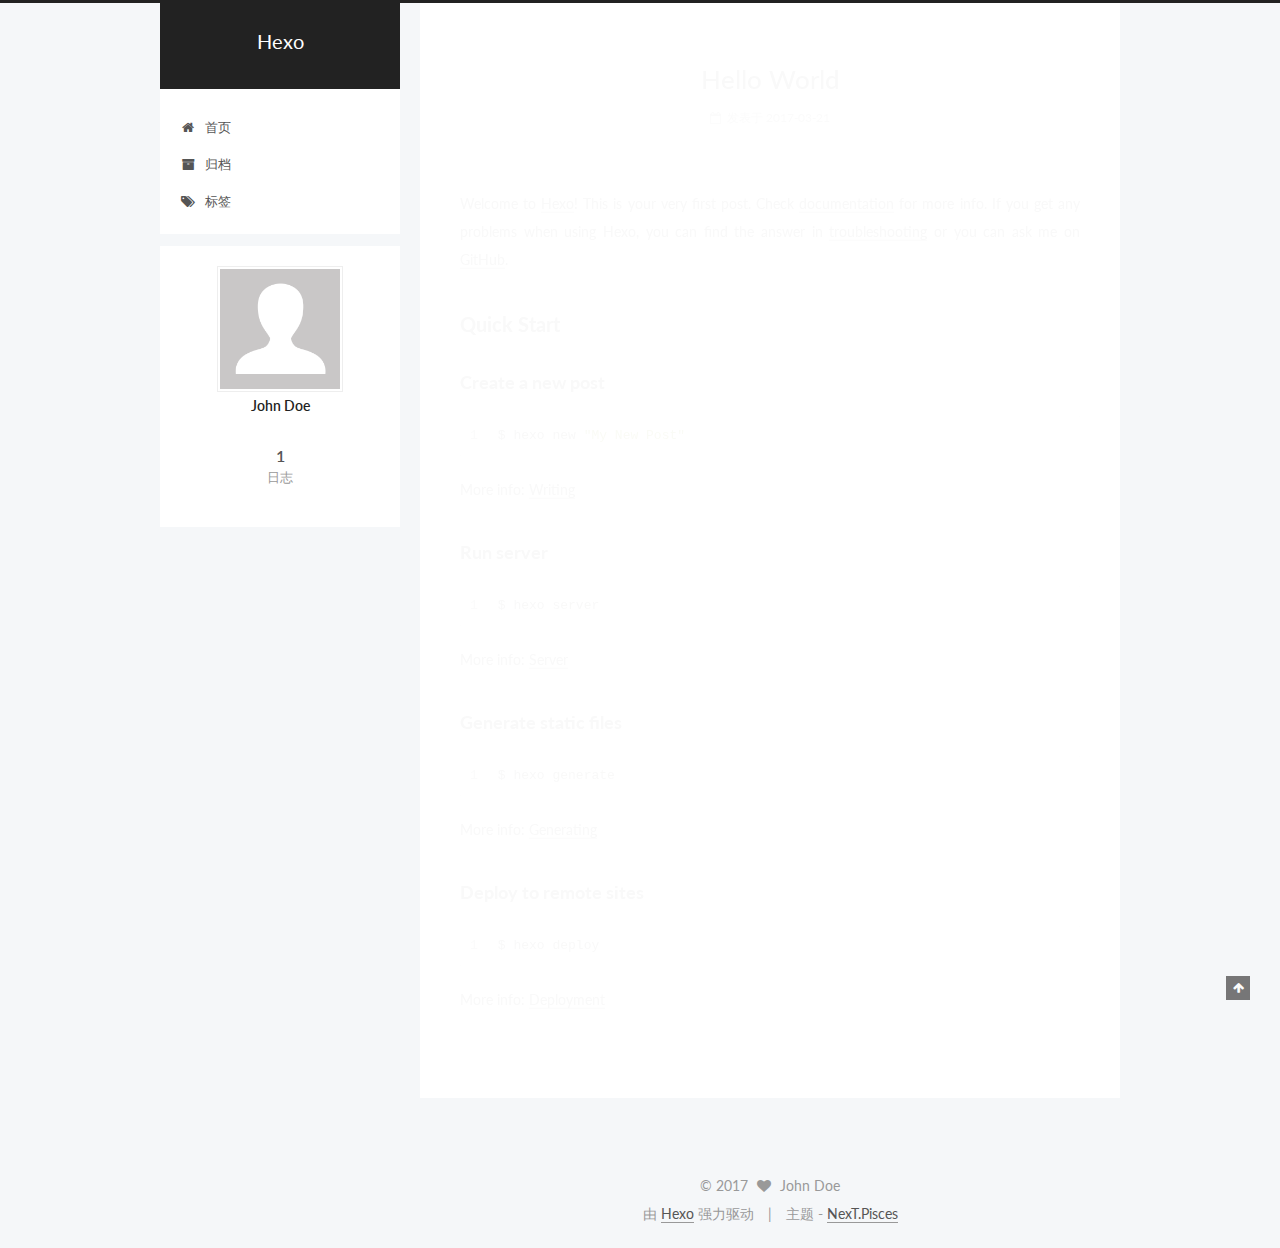
==== commit c576c106: "update" ====
--- a/index.html
+++ b/index.html
@@ -1,89 +1,330 @@
-<!DOCTYPE html>
-<html>
+<!doctype html>
+
+
+
+  
+
+
+<html class="theme-next pisces use-motion" lang="zh-Hans">
 <head>
-  <meta charset="utf-8">
-  
-  <title>Hexo</title>
-  <meta name="viewport" content="width=device-width, initial-scale=1, maximum-scale=1">
-  <meta property="og:type" content="website">
+  <meta charset="UTF-8"/>
+<meta http-equiv="X-UA-Compatible" content="IE=edge" />
+<meta name="viewport" content="width=device-width, initial-scale=1, maximum-scale=1"/>
+
+
+
+<meta http-equiv="Cache-Control" content="no-transform" />
+<meta http-equiv="Cache-Control" content="no-siteapp" />
+
+
+
+
+
+
+
+
+
+
+
+
+
+
+
+  
+  
+  <link href="/lib/fancybox/source/jquery.fancybox.css?v=2.1.5" rel="stylesheet" type="text/css" />
+
+
+
+
+  
+  
+  
+  
+
+  
+    
+    
+  
+
+  
+
+  
+
+  
+
+  
+
+  
+    
+    
+    <link href="//fonts.googleapis.com/css?family=Lato:300,300italic,400,400italic,700,700italic&subset=latin,latin-ext" rel="stylesheet" type="text/css">
+  
+
+
+
+
+
+
+<link href="/lib/font-awesome/css/font-awesome.min.css?v=4.6.2" rel="stylesheet" type="text/css" />
+
+<link href="/css/main.css?v=5.1.0" rel="stylesheet" type="text/css" />
+
+
+  <meta name="keywords" content="Hexo, NexT" />
+
+
+
+
+
+
+
+
+  <link rel="shortcut icon" type="image/x-icon" href="/favicon.ico?v=5.1.0" />
+
+
+
+
+
+
+<meta property="og:type" content="website">
 <meta property="og:title" content="Hexo">
 <meta property="og:url" content="http://yoursite.com/index.html">
 <meta property="og:site_name" content="Hexo">
 <meta name="twitter:card" content="summary">
 <meta name="twitter:title" content="Hexo">
-  
-    <link rel="alternate" href="/atom.xml" title="Hexo" type="application/atom+xml">
-  
-  
-    <link rel="icon" href="/favicon.png">
-  
-  
-    <link href="//fonts.googleapis.com/css?family=Source+Code+Pro" rel="stylesheet" type="text/css">
-  
-  <link rel="stylesheet" href="/css/style.css">
-  
-
+
+
+
+<script type="text/javascript" id="hexo.configurations">
+  var NexT = window.NexT || {};
+  var CONFIG = {
+    root: '/',
+    scheme: 'Pisces',
+    sidebar: {"position":"left","display":"post","offset":12,"offset_float":0,"b2t":false,"scrollpercent":false},
+    fancybox: true,
+    motion: true,
+    duoshuo: {
+      userId: '0',
+      author: '博主'
+    },
+    algolia: {
+      applicationID: '',
+      apiKey: '',
+      indexName: '',
+      hits: {"per_page":10},
+      labels: {"input_placeholder":"Search for Posts","hits_empty":"We didn't find any results for the search: ${query}","hits_stats":"${hits} results found in ${time} ms"}
+    }
+  };
+</script>
+
+
+
+  <link rel="canonical" href="http://yoursite.com/"/>
+
+
+
+
+
+  <title> Hexo </title>
 </head>
 
-<body>
-  <div id="container">
-    <div id="wrap">
-      <header id="header">
-  <div id="banner"></div>
-  <div id="header-outer" class="outer">
-    <div id="header-title" class="inner">
-      <h1 id="logo-wrap">
-        <a href="/" id="logo">Hexo</a>
-      </h1>
-      
+<body itemscope itemtype="http://schema.org/WebPage" lang="zh-Hans">
+
+  
+
+
+
+
+
+
+
+
+
+
+
+
+
+
+  
+  
+    
+  
+
+  <div class="container sidebar-position-left 
+   page-home 
+ ">
+    <div class="headband"></div>
+
+    <header id="header" class="header" itemscope itemtype="http://schema.org/WPHeader">
+      <div class="header-inner"><div class="site-brand-wrapper">
+  <div class="site-meta ">
+    
+
+    <div class="custom-logo-site-title">
+      <a href="/"  class="brand" rel="start">
+        <span class="logo-line-before"><i></i></span>
+        <span class="site-title">Hexo</span>
+        <span class="logo-line-after"><i></i></span>
+      </a>
     </div>
-    <div id="header-inner" class="inner">
-      <nav id="main-nav">
-        <a id="main-nav-toggle" class="nav-icon"></a>
-        
-          <a class="main-nav-link" href="/">Home</a>
-        
-          <a class="main-nav-link" href="/archives">Archives</a>
-        
-      </nav>
-      <nav id="sub-nav">
-        
-          <a id="nav-rss-link" class="nav-icon" href="/atom.xml" title="RSS-каналы"></a>
-        
-        <a id="nav-search-btn" class="nav-icon" title="Поиск"></a>
-      </nav>
-      <div id="search-form-wrap">
-        <form action="//google.com/search" method="get" accept-charset="UTF-8" class="search-form"><input type="search" name="q" results="0" class="search-form-input" placeholder="Search"><button type="submit" class="search-form-submit">&#xF002;</button><input type="hidden" name="sitesearch" value="http://yoursite.com"></form>
-      </div>
-    </div>
+      
+        <p class="site-subtitle"></p>
+      
   </div>
-</header>
-      <div class="outer">
-        <section id="main">
-  
-    <article id="post-hello-world" class="article article-type-post" itemscope itemprop="blogPost">
-  <div class="article-meta">
-    <a href="/2017/03/21/hello-world/" class="article-date">
-  <time datetime="2017-03-20T16:03:08.940Z" itemprop="datePublished">2017-03-21</time>
-</a>
-    
+
+  <div class="site-nav-toggle">
+    <button>
+      <span class="btn-bar"></span>
+      <span class="btn-bar"></span>
+      <span class="btn-bar"></span>
+    </button>
   </div>
-  <div class="article-inner">
-    
-    
-      <header class="article-header">
-        
-  
-    <h1 itemprop="name">
-      <a class="article-title" href="/2017/03/21/hello-world/">Hello World</a>
-    </h1>
-  
-
+</div>
+
+<nav class="site-nav">
+  
+
+  
+    <ul id="menu" class="menu">
+      
+        
+        <li class="menu-item menu-item-home">
+          <a href="/" rel="section">
+            
+              <i class="menu-item-icon fa fa-fw fa-home"></i> <br />
+            
+            首页
+          </a>
+        </li>
+      
+        
+        <li class="menu-item menu-item-archives">
+          <a href="/archives" rel="section">
+            
+              <i class="menu-item-icon fa fa-fw fa-archive"></i> <br />
+            
+            归档
+          </a>
+        </li>
+      
+        
+        <li class="menu-item menu-item-tags">
+          <a href="/tags" rel="section">
+            
+              <i class="menu-item-icon fa fa-fw fa-tags"></i> <br />
+            
+            标签
+          </a>
+        </li>
+      
+
+      
+    </ul>
+  
+
+  
+</nav>
+
+
+
+ </div>
+    </header>
+
+    <main id="main" class="main">
+      <div class="main-inner">
+        <div class="content-wrap">
+          <div id="content" class="content">
+            
+  <section id="posts" class="posts-expand">
+    
+      
+
+  
+
+  
+  
+  
+
+  <article class="post post-type-normal " itemscope itemtype="http://schema.org/Article">
+    <link itemprop="mainEntityOfPage" href="http://yoursite.com/2017/03/21/hello-world/">
+
+    <span hidden itemprop="author" itemscope itemtype="http://schema.org/Person">
+      <meta itemprop="name" content="John Doe">
+      <meta itemprop="description" content="">
+      <meta itemprop="image" content="/images/avatar.gif">
+    </span>
+
+    <span hidden itemprop="publisher" itemscope itemtype="http://schema.org/Organization">
+      <meta itemprop="name" content="Hexo">
+    </span>
+
+    
+      <header class="post-header">
+
+        
+        
+          <h1 class="post-title" itemprop="name headline">
+            
+            
+              
+                
+                <a class="post-title-link" href="/2017/03/21/hello-world/" itemprop="url">
+                  Hello World
+                </a>
+              
+            
+          </h1>
+        
+
+        <div class="post-meta">
+          <span class="post-time">
+            
+              <span class="post-meta-item-icon">
+                <i class="fa fa-calendar-o"></i>
+              </span>
+              
+                <span class="post-meta-item-text">发表于</span>
+              
+              <time title="创建于" itemprop="dateCreated datePublished" datetime="2017-03-21T00:03:08+08:00">
+                2017-03-21
+              </time>
+            
+
+            
+
+            
+          </span>
+
+          
+
+          
+            
+          
+
+          
+          
+
+          
+
+          
+
+          
+
+        </div>
       </header>
     
-    <div class="article-entry" itemprop="articleBody">
-      
-        <p>Welcome to <a href="https://hexo.io/" target="_blank" rel="external">Hexo</a>! This is your very first post. Check <a href="https://hexo.io/docs/" target="_blank" rel="external">documentation</a> for more info. If you get any problems when using Hexo, you can find the answer in <a href="https://hexo.io/docs/troubleshooting.html" target="_blank" rel="external">troubleshooting</a> or you can ask me on <a href="https://github.com/hexojs/hexo/issues" target="_blank" rel="external">GitHub</a>.</p>
+
+
+    <div class="post-body" itemprop="articleBody">
+
+      
+      
+
+      
+        
+          
+            <p>Welcome to <a href="https://hexo.io/" target="_blank" rel="external">Hexo</a>! This is your very first post. Check <a href="https://hexo.io/docs/" target="_blank" rel="external">documentation</a> for more info. If you get any problems when using Hexo, you can find the answer in <a href="https://hexo.io/docs/troubleshooting.html" target="_blank" rel="external">troubleshooting</a> or you can ask me on <a href="https://github.com/hexojs/hexo/issues" target="_blank" rel="external">GitHub</a>.</p>
 <h2 id="Quick-Start"><a href="#Quick-Start" class="headerlink" title="Quick Start"></a>Quick Start</h2><h3 id="Create-a-new-post"><a href="#Create-a-new-post" class="headerlink" title="Create a new post"></a>Create a new post</h3><figure class="highlight bash"><table><tr><td class="gutter"><pre><div class="line">1</div></pre></td><td class="code"><pre><div class="line">$ hexo new <span class="string">"My New Post"</span></div></pre></td></tr></table></figure>
 <p>More info: <a href="https://hexo.io/docs/writing.html" target="_blank" rel="external">Writing</a></p>
 <h3 id="Run-server"><a href="#Run-server" class="headerlink" title="Run server"></a>Run server</h3><figure class="highlight bash"><table><tr><td class="gutter"><pre><div class="line">1</div></pre></td><td class="code"><pre><div class="line">$ hexo server</div></pre></td></tr></table></figure>
@@ -93,88 +334,280 @@
 <h3 id="Deploy-to-remote-sites"><a href="#Deploy-to-remote-sites" class="headerlink" title="Deploy to remote sites"></a>Deploy to remote sites</h3><figure class="highlight bash"><table><tr><td class="gutter"><pre><div class="line">1</div></pre></td><td class="code"><pre><div class="line">$ hexo deploy</div></pre></td></tr></table></figure>
 <p>More info: <a href="https://hexo.io/docs/deployment.html" target="_blank" rel="external">Deployment</a></p>
 
+          
+        
       
     </div>
-    <footer class="article-footer">
-      <a data-url="http://yoursite.com/2017/03/21/hello-world/" data-id="cj0ib6qv800006gu44d7dtzow" class="article-share-link">Поделиться</a>
-      
+
+    <div>
+      
+    </div>
+
+    <div>
+      
+    </div>
+
+    <div>
+      
+    </div>
+
+    <footer class="post-footer">
+      
+
+      
+
+      
+
+      
+      
+        <div class="post-eof"></div>
       
     </footer>
-  </div>
-  
-</article>
-
-
-  
-
-</section>
-        
-          <aside id="sidebar">
-  
-    
-
-  
-    
-
-  
-    
-  
-    
-  <div class="widget-wrap">
-    <h3 class="widget-title">Архив</h3>
-    <div class="widget">
-      <ul class="archive-list"><li class="archive-list-item"><a class="archive-list-link" href="/archives/2017/03/">March 2017</a></li></ul>
+  </article>
+
+
+    
+  </section>
+
+  
+
+
+          </div>
+          
+
+
+          
+
+        </div>
+        
+          
+  
+  <div class="sidebar-toggle">
+    <div class="sidebar-toggle-line-wrap">
+      <span class="sidebar-toggle-line sidebar-toggle-line-first"></span>
+      <span class="sidebar-toggle-line sidebar-toggle-line-middle"></span>
+      <span class="sidebar-toggle-line sidebar-toggle-line-last"></span>
     </div>
   </div>
 
-
-  
-    
-  <div class="widget-wrap">
-    <h3 class="widget-title">Недавние записи</h3>
-    <div class="widget">
-      <ul>
-        
-          <li>
-            <a href="/2017/03/21/hello-world/">Hello World</a>
-          </li>
-        
-      </ul>
+  <aside id="sidebar" class="sidebar">
+    <div class="sidebar-inner">
+
+      
+
+      
+
+      <section class="site-overview sidebar-panel sidebar-panel-active">
+        <div class="site-author motion-element" itemprop="author" itemscope itemtype="http://schema.org/Person">
+          <img class="site-author-image" itemprop="image"
+               src="/images/avatar.gif"
+               alt="John Doe" />
+          <p class="site-author-name" itemprop="name">John Doe</p>
+           
+              <p class="site-description motion-element" itemprop="description"></p>
+          
+        </div>
+        <nav class="site-state motion-element">
+
+          
+            <div class="site-state-item site-state-posts">
+              <a href="/archives">
+                <span class="site-state-item-count">1</span>
+                <span class="site-state-item-name">日志</span>
+              </a>
+            </div>
+          
+
+          
+
+          
+
+        </nav>
+
+        
+
+        <div class="links-of-author motion-element">
+          
+        </div>
+
+        
+        
+
+        
+        
+
+        
+
+
+      </section>
+
+      
+
+      
+
     </div>
+  </aside>
+
+
+        
+      </div>
+    </main>
+
+    <footer id="footer" class="footer">
+      <div class="footer-inner">
+        <div class="copyright" >
+  
+  &copy; 
+  <span itemprop="copyrightYear">2017</span>
+  <span class="with-love">
+    <i class="fa fa-heart"></i>
+  </span>
+  <span class="author" itemprop="copyrightHolder">John Doe</span>
+</div>
+
+
+<div class="powered-by">
+  由 <a class="theme-link" href="https://hexo.io">Hexo</a> 强力驱动
+</div>
+
+<div class="theme-info">
+  主题 -
+  <a class="theme-link" href="https://github.com/iissnan/hexo-theme-next">
+    NexT.Pisces
+  </a>
+</div>
+
+
+        
+
+        
+      </div>
+    </footer>
+
+    
+      <div class="back-to-top">
+        <i class="fa fa-arrow-up"></i>
+        
+      </div>
+    
+
   </div>
 
   
-</aside>
-        
-      </div>
-      <footer id="footer">
-  
-  <div class="outer">
-    <div id="footer-info" class="inner">
-      &copy; 2017 John Doe<br>
-      Создано с помощью <a href="http://hexo.io/" target="_blank">Hexo</a>
-    </div>
-  </div>
-</footer>
-    </div>
-    <nav id="mobile-nav">
-  
-    <a href="/" class="mobile-nav-link">Home</a>
-  
-    <a href="/archives" class="mobile-nav-link">Archives</a>
-  
-</nav>
-    
-
-<script src="//ajax.googleapis.com/ajax/libs/jquery/2.0.3/jquery.min.js"></script>
-
-
-  <link rel="stylesheet" href="/fancybox/jquery.fancybox.css">
-  <script src="/fancybox/jquery.fancybox.pack.js"></script>
-
-
-<script src="/js/script.js"></script>
-
-  </div>
+
+<script type="text/javascript">
+  if (Object.prototype.toString.call(window.Promise) !== '[object Function]') {
+    window.Promise = null;
+  }
+</script>
+
+
+
+
+
+
+
+
+
+  
+
+
+
+
+  
+  <script type="text/javascript" src="/lib/jquery/index.js?v=2.1.3"></script>
+
+  
+  <script type="text/javascript" src="/lib/fastclick/lib/fastclick.min.js?v=1.0.6"></script>
+
+  
+  <script type="text/javascript" src="/lib/jquery_lazyload/jquery.lazyload.js?v=1.9.7"></script>
+
+  
+  <script type="text/javascript" src="/lib/velocity/velocity.min.js?v=1.2.1"></script>
+
+  
+  <script type="text/javascript" src="/lib/velocity/velocity.ui.min.js?v=1.2.1"></script>
+
+  
+  <script type="text/javascript" src="/lib/fancybox/source/jquery.fancybox.pack.js?v=2.1.5"></script>
+
+
+  
+
+
+  <script type="text/javascript" src="/js/src/utils.js?v=5.1.0"></script>
+
+  <script type="text/javascript" src="/js/src/motion.js?v=5.1.0"></script>
+
+
+
+  
+  
+
+
+  <script type="text/javascript" src="/js/src/affix.js?v=5.1.0"></script>
+
+  <script type="text/javascript" src="/js/src/schemes/pisces.js?v=5.1.0"></script>
+
+
+
+  
+
+  
+
+
+  <script type="text/javascript" src="/js/src/bootstrap.js?v=5.1.0"></script>
+
+
+
+  
+
+
+
+  
+
+
+
+
+	
+
+
+
+
+
+  
+
+
+
+
+
+  
+
+
+
+
+
+  
+
+
+
+
+
+
+  
+
+
+
+
+
+  
+
+  
+
+  
+
+  
+
 </body>
-</html>+</html>
--- a/css/main.css
+++ b/css/main.css
@@ -0,0 +1,2856 @@
+/* normalize.css v3.0.2 | MIT License | git.io/normalize */
+html {
+  font-family: sans-serif; /* 1 */
+  -ms-text-size-adjust: 100%; /* 2 */
+  -webkit-text-size-adjust: 100%; /* 2 */
+}
+body {
+  margin: 0;
+}
+article,
+aside,
+details,
+figcaption,
+figure,
+footer,
+header,
+hgroup,
+main,
+menu,
+nav,
+section,
+summary {
+  display: block;
+}
+audio,
+canvas,
+progress,
+video {
+  display: inline-block; /* 1 */
+  vertical-align: baseline; /* 2 */
+}
+audio:not([controls]) {
+  display: none;
+  height: 0;
+}
+[hidden],
+template {
+  display: none;
+}
+a {
+  background-color: transparent;
+}
+a:active,
+a:hover {
+  outline: 0;
+}
+abbr[title] {
+  border-bottom: 1px dotted;
+}
+b,
+strong {
+  font-weight: bold;
+}
+dfn {
+  font-style: italic;
+}
+h1 {
+  font-size: 2em;
+  margin: 0.67em 0;
+}
+mark {
+  background: #ff0;
+  color: #000;
+}
+small {
+  font-size: 80%;
+}
+sub,
+sup {
+  font-size: 75%;
+  line-height: 0;
+  position: relative;
+  vertical-align: baseline;
+}
+sup {
+  top: -0.5em;
+}
+sub {
+  bottom: -0.25em;
+}
+img {
+  border: 0;
+}
+svg:not(:root) {
+  overflow: hidden;
+}
+figure {
+  margin: 1em 40px;
+}
+hr {
+  -moz-box-sizing: content-box;
+  box-sizing: content-box;
+  height: 0;
+}
+pre {
+  overflow: auto;
+}
+code,
+kbd,
+pre,
+samp {
+  font-family: monospace, monospace;
+  font-size: 1em;
+}
+button,
+input,
+optgroup,
+select,
+textarea {
+  color: inherit; /* 1 */
+  font: inherit; /* 2 */
+  margin: 0; /* 3 */
+}
+button {
+  overflow: visible;
+}
+button,
+select {
+  text-transform: none;
+}
+button,
+html input[type="button"],
+input[type="reset"],
+input[type="submit"] {
+  -webkit-appearance: button; /* 2 */
+  cursor: pointer; /* 3 */
+}
+button[disabled],
+html input[disabled] {
+  cursor: default;
+}
+button::-moz-focus-inner,
+input::-moz-focus-inner {
+  border: 0;
+  padding: 0;
+}
+input {
+  line-height: normal;
+}
+input[type="checkbox"],
+input[type="radio"] {
+  box-sizing: border-box; /* 1 */
+  padding: 0; /* 2 */
+}
+input[type="number"]::-webkit-inner-spin-button,
+input[type="number"]::-webkit-outer-spin-button {
+  height: auto;
+}
+input[type="search"] {
+  -webkit-appearance: textfield; /* 1 */
+  -moz-box-sizing: content-box;
+  -webkit-box-sizing: content-box; /* 2 */
+  box-sizing: content-box;
+}
+input[type="search"]::-webkit-search-cancel-button,
+input[type="search"]::-webkit-search-decoration {
+  -webkit-appearance: none;
+}
+fieldset {
+  border: 1px solid #c0c0c0;
+  margin: 0 2px;
+  padding: 0.35em 0.625em 0.75em;
+}
+legend {
+  border: 0; /* 1 */
+  padding: 0; /* 2 */
+}
+textarea {
+  overflow: auto;
+}
+optgroup {
+  font-weight: bold;
+}
+table {
+  border-collapse: collapse;
+  border-spacing: 0;
+}
+td,
+th {
+  padding: 0;
+}
+::selection {
+  background: #262a30;
+  color: #fff;
+}
+body {
+  position: relative;
+  font-family: 'Lato', "PingFang SC", "Microsoft YaHei", sans-serif;
+  font-size: 14px;
+  line-height: 2;
+  color: #555;
+  background: #f5f7f9;
+}
+@media (max-width: 767px) {
+  body {
+    padding-right: 0 !important;
+  }
+}
+@media (min-width: 768px) and (max-width: 991px) {
+  body {
+    padding-right: 0 !important;
+  }
+}
+@media (min-width: 1600px) {
+  body {
+    font-size: 16px;
+  }
+}
+h1,
+h2,
+h3,
+h4,
+h5,
+h6 {
+  margin: 0;
+  padding: 0;
+  font-weight: bold;
+  line-height: 1.5;
+  font-family: 'Lato', "PingFang SC", "Microsoft YaHei", sans-serif;
+}
+h2,
+h3,
+h4,
+h5,
+h6 {
+  margin: 20px 0 15px;
+}
+h1 {
+  font-size: 22px;
+}
+@media (max-width: 767px) {
+  h1 {
+    font-size: 18px;
+  }
+}
+h2 {
+  font-size: 20px;
+}
+@media (max-width: 767px) {
+  h2 {
+    font-size: 16px;
+  }
+}
+h3 {
+  font-size: 18px;
+}
+@media (max-width: 767px) {
+  h3 {
+    font-size: 14px;
+  }
+}
+h4 {
+  font-size: 16px;
+}
+@media (max-width: 767px) {
+  h4 {
+    font-size: 12px;
+  }
+}
+h5 {
+  font-size: 14px;
+}
+@media (max-width: 767px) {
+  h5 {
+    font-size: 10px;
+  }
+}
+h6 {
+  font-size: 12px;
+}
+@media (max-width: 767px) {
+  h6 {
+    font-size: 8px;
+  }
+}
+p {
+  margin: 0 0 25px 0;
+}
+a {
+  color: #555;
+  text-decoration: none;
+  border-bottom: 1px solid #999;
+  word-wrap: break-word;
+}
+a:hover {
+  color: #222;
+  border-bottom-color: #222;
+}
+blockquote {
+  margin: 0;
+  padding: 0;
+}
+img {
+  display: block;
+  margin: auto;
+  max-width: 100%;
+  height: auto;
+}
+hr {
+  margin: 40px 0;
+  height: 3px;
+  border: none;
+  background-color: #ddd;
+  background-image: repeating-linear-gradient(-45deg, #fff, #fff 4px, transparent 4px, transparent 8px);
+}
+blockquote {
+  padding: 0 15px;
+  color: #666;
+  border-left: 4px solid #ddd;
+}
+blockquote cite::before {
+  content: "-";
+  padding: 0 5px;
+}
+dt {
+  font-weight: 700;
+}
+dd {
+  margin: 0;
+  padding: 0;
+}
+.text-left {
+  text-align: left;
+}
+.text-center {
+  text-align: center;
+}
+.text-right {
+  text-align: right;
+}
+.text-justify {
+  text-align: justify;
+}
+.text-nowrap {
+  white-space: nowrap;
+}
+.text-lowercase {
+  text-transform: lowercase;
+}
+.text-uppercase {
+  text-transform: uppercase;
+}
+.text-capitalize {
+  text-transform: capitalize;
+}
+.center-block {
+  display: block;
+  margin-left: auto;
+  margin-right: auto;
+}
+.clearfix:before,
+.clearfix:after {
+  content: " ";
+  display: table;
+}
+.clearfix:after {
+  clear: both;
+}
+.pullquote {
+  width: 45%;
+}
+.pullquote.left {
+  float: left;
+  margin-left: 5px;
+  margin-right: 10px;
+}
+.pullquote.right {
+  float: right;
+  margin-left: 10px;
+  margin-right: 5px;
+}
+.affix.affix.affix {
+  position: fixed;
+}
+.translation {
+  margin-top: -20px;
+  font-size: 14px;
+  color: #999;
+}
+.scrollbar-measure {
+  width: 100px;
+  height: 100px;
+  overflow: scroll;
+  position: absolute;
+  top: -9999px;
+}
+.use-motion .motion-element {
+  opacity: 0;
+}
+table {
+  margin: 20px 0;
+  width: 100%;
+  border-collapse: collapse;
+  border-spacing: 0;
+  border: 1px solid #ddd;
+  font-size: 14px;
+  table-layout: fixed;
+  word-wrap: break-all;
+}
+table>tbody>tr:nth-of-type(odd) {
+  background-color: #f9f9f9;
+}
+table>tbody>tr:hover {
+  background-color: #f5f5f5;
+}
+caption,
+th,
+td {
+  padding: 8px;
+  text-align: left;
+  vertical-align: middle;
+  font-weight: normal;
+}
+th,
+td {
+  border-bottom: 3px solid #ddd;
+  border-right: 1px solid #eee;
+}
+th {
+  padding-bottom: 10px;
+  font-weight: 700;
+}
+td {
+  border-bottom-width: 1px;
+}
+html,
+body {
+  height: 100%;
+}
+.container {
+  position: relative;
+  min-height: 100%;
+}
+.header-inner {
+  margin: 0 auto;
+  padding: 100px 0 70px;
+  width: 700px;
+}
+@media (min-width: 1600px) {
+  .container .header-inner {
+    width: 900px;
+  }
+}
+.main {
+  padding-bottom: 150px;
+}
+.main-inner {
+  margin: 0 auto;
+  width: 700px;
+}
+@media (min-width: 1600px) {
+  .container .main-inner {
+    width: 900px;
+  }
+}
+.footer {
+  position: absolute;
+  left: 0;
+  bottom: 0;
+  width: 100%;
+  min-height: 50px;
+}
+.footer-inner {
+  box-sizing: border-box;
+  margin: 20px auto;
+  width: 700px;
+}
+@media (min-width: 1600px) {
+  .container .footer-inner {
+    width: 900px;
+  }
+}
+pre,
+.highlight {
+  overflow: auto;
+  margin: 20px 0;
+  padding: 0;
+  font-size: 13px;
+  color: #4d4d4c;
+  background: #f7f7f7;
+  line-height: 1.6;
+}
+pre,
+code {
+  font-family: consolas, Menlo, "PingFang SC", "Microsoft YaHei", monospace;
+}
+code {
+  padding: 2px 4px;
+  word-wrap: break-word;
+  color: #555;
+  background: #eee;
+  border-radius: 3px;
+  font-size: 13px;
+}
+pre code {
+  padding: 0;
+  color: #4d4d4c;
+  background: none;
+  text-shadow: none;
+}
+.highlight {
+  border-radius: 1px;
+}
+.highlight pre {
+  border: none;
+  margin: 0;
+  padding: 10px 0;
+}
+.highlight table {
+  margin: 0;
+  width: auto;
+  border: none;
+}
+.highlight td {
+  border: none;
+  padding: 0;
+}
+.highlight figcaption {
+  font-size: 1em;
+  color: #4d4d4c;
+  line-height: 1em;
+  margin-bottom: 1em;
+}
+.highlight figcaption:before,
+.highlight figcaption:after {
+  content: " ";
+  display: table;
+}
+.highlight figcaption:after {
+  clear: both;
+}
+.highlight figcaption a {
+  float: right;
+  color: #4d4d4c;
+}
+.highlight figcaption a:hover {
+  border-bottom-color: #4d4d4c;
+}
+.highlight .gutter pre {
+  padding-left: 10px;
+  padding-right: 10px;
+  color: #869194;
+  text-align: right;
+  background-color: #eff2f3;
+}
+.highlight .code pre {
+  padding-left: 10px;
+  padding-right: 10px;
+  background-color: #f7f7f7;
+}
+.highlight .line {
+  height: 20px;
+}
+.gutter {
+  -webkit-user-select: none;
+  -moz-user-select: none;
+  -ms-user-select: none;
+  user-select: none;
+}
+.gist table {
+  width: auto;
+}
+.gist table td {
+  border: none;
+}
+pre .deletion {
+  background: #fdd;
+}
+pre .addition {
+  background: #dfd;
+}
+pre .meta {
+  color: #8959a8;
+}
+pre .comment {
+  color: #8e908c;
+}
+pre .variable,
+pre .attribute,
+pre .tag,
+pre .regexp,
+pre .ruby .constant,
+pre .xml .tag .title,
+pre .xml .pi,
+pre .xml .doctype,
+pre .html .doctype,
+pre .css .id,
+pre .css .class,
+pre .css .pseudo {
+  color: #c82829;
+}
+pre .number,
+pre .preprocessor,
+pre .built_in,
+pre .literal,
+pre .params,
+pre .constant,
+pre .command {
+  color: #f5871f;
+}
+pre .ruby .class .title,
+pre .css .rules .attribute,
+pre .string,
+pre .value,
+pre .inheritance,
+pre .header,
+pre .ruby .symbol,
+pre .xml .cdata,
+pre .special,
+pre .number,
+pre .formula {
+  color: #718c00;
+}
+pre .title,
+pre .css .hexcolor {
+  color: #3e999f;
+}
+pre .function,
+pre .python .decorator,
+pre .python .title,
+pre .ruby .function .title,
+pre .ruby .title .keyword,
+pre .perl .sub,
+pre .javascript .title,
+pre .coffeescript .title {
+  color: #4271ae;
+}
+pre .keyword,
+pre .javascript .function {
+  color: #8959a8;
+}
+.full-image.full-image.full-image {
+  border: none;
+  max-width: 100%;
+  width: auto;
+  margin: 20px auto;
+}
+@media (min-width: 992px) {
+  .full-image.full-image.full-image {
+    max-width: none;
+    width: 118%;
+    margin: 0 -9%;
+  }
+}
+.blockquote-center,
+.page-home .post-type-quote blockquote,
+.page-post-detail .post-type-quote blockquote {
+  position: relative;
+  margin: 40px 0;
+  padding: 0;
+  border-left: none;
+  text-align: center;
+}
+.blockquote-center::before,
+.page-home .post-type-quote blockquote::before,
+.page-post-detail .post-type-quote blockquote::before,
+.blockquote-center::after,
+.page-home .post-type-quote blockquote::after,
+.page-post-detail .post-type-quote blockquote::after {
+  position: absolute;
+  content: ' ';
+  display: block;
+  width: 100%;
+  height: 24px;
+  opacity: 0.2;
+  background-repeat: no-repeat;
+  background-position: 0 -6px;
+  background-size: 22px 22px;
+}
+.blockquote-center::before,
+.page-home .post-type-quote blockquote::before,
+.page-post-detail .post-type-quote blockquote::before {
+  top: -20px;
+  background-image: url("../images/quote-l.svg");
+  border-top: 1px solid #ccc;
+}
+.blockquote-center::after,
+.page-home .post-type-quote blockquote::after,
+.page-post-detail .post-type-quote blockquote::after {
+  bottom: -20px;
+  background-image: url("../images/quote-r.svg");
+  border-bottom: 1px solid #ccc;
+  background-position: 100% 8px;
+}
+.blockquote-center p,
+.page-home .post-type-quote blockquote p,
+.page-post-detail .post-type-quote blockquote p,
+.blockquote-center div,
+.page-home .post-type-quote blockquote div,
+.page-post-detail .post-type-quote blockquote div {
+  text-align: center;
+}
+.post .post-body .group-picture img {
+  box-sizing: border-box;
+  padding: 0 3px;
+  border: none;
+}
+.post .group-picture-row {
+  overflow: hidden;
+  margin-top: 6px;
+}
+.post .group-picture-row:first-child {
+  margin-top: 0;
+}
+.post .group-picture-column {
+  float: left;
+}
+.page-post-detail .post-body .group-picture-column {
+  float: none;
+  margin-top: 10px;
+  width: auto !important;
+}
+.page-post-detail .post-body .group-picture-column img {
+  margin: 0 auto;
+}
+.page-archive .group-picture-container {
+  overflow: hidden;
+}
+.page-archive .group-picture-row {
+  float: left;
+}
+.page-archive .group-picture-row:first-child {
+  margin-top: 6px;
+}
+.page-archive .group-picture-column {
+  max-width: 150px;
+  max-height: 150px;
+}
+.note {
+  padding: 20px;
+  margin: 20px 0;
+  border: 1px solid #eee;
+  border-left-width: 5px;
+  border-radius: 3px;
+}
+.note h2,
+.note h3,
+.note h4,
+.note h5,
+.note h6 {
+  margin-top: 0;
+  margin-bottom: 5px;
+}
+.note p:last-child {
+  margin-bottom: 0;
+}
+.note code {
+  border-radius: 3px;
+}
+.note+.note {
+  margin-top: -5px;
+}
+.default {
+  border-left-color: #777;
+}
+.default h2,
+.default h3,
+.default h4,
+.default h5,
+.default h6 {
+  color: #777;
+}
+.primary {
+  border-left-color: #428bca;
+}
+.primary h2,
+.primary h3,
+.primary h4,
+.primary h5,
+.primary h6 {
+  color: #428bca;
+}
+.success {
+  border-left-color: #5cb85c;
+}
+.success h2,
+.success h3,
+.success h4,
+.success h5,
+.success h6 {
+  color: #5cb85c;
+}
+.danger {
+  border-left-color: #d9534f;
+}
+.danger h2,
+.danger h3,
+.danger h4,
+.danger h5,
+.danger h6 {
+  color: #d9534f;
+}
+.warning {
+  border-left-color: #f0ad4e;
+}
+.warning h2,
+.warning h3,
+.warning h4,
+.warning h5,
+.warning h6 {
+  color: #f0ad4e;
+}
+.info {
+  border-left-color: #5bc0de;
+}
+.info h2,
+.info h3,
+.info h4,
+.info h5,
+.info h6 {
+  color: #5bc0de;
+}
+.btn {
+  display: inline-block;
+  padding: 0 20px;
+  font-size: 14px;
+  color: #fff;
+  background: #222;
+  border: 2px solid #555;
+  text-decoration: none;
+  border-radius: 0;
+  transition-property: background-color;
+  transition-duration: 0.2s;
+  transition-timing-function: ease-in-out;
+  transition-delay: 0s;
+}
+.btn:hover,
+.post-button .btn:hover {
+  border-color: #222;
+  color: #fff;
+  background: #222;
+}
+.btn-bar {
+  display: block;
+  width: 22px;
+  height: 2px;
+  background: #555;
+  border-radius: 1px;
+}
+.btn-bar+.btn-bar {
+  margin-top: 4px;
+}
+.pagination {
+  margin: 120px 0 40px;
+  text-align: center;
+  border-top: 1px solid #eee;
+}
+.page-number-basic,
+.pagination .prev,
+.pagination .next,
+.pagination .page-number,
+.pagination .space {
+  display: inline-block;
+  position: relative;
+  top: -1px;
+  margin: 0 10px;
+  padding: 0 10px;
+  line-height: 30px;
+}
+@media (max-width: 767px) {
+  .page-number-basic,
+  .pagination .prev,
+  .pagination .next,
+  .pagination .page-number,
+  .pagination .space {
+    margin: 0 5px;
+  }
+}
+.pagination .prev,
+.pagination .next,
+.pagination .page-number {
+  border-bottom: 0;
+  border-top: 1px solid #eee;
+  transition-property: border-color;
+  transition-duration: 0.2s;
+  transition-timing-function: ease-in-out;
+  transition-delay: 0s;
+}
+.pagination .prev:hover,
+.pagination .next:hover,
+.pagination .page-number:hover {
+  border-top-color: #222;
+}
+.pagination .space {
+  padding: 0;
+  margin: 0;
+}
+.pagination .prev {
+  margin-left: 0;
+}
+.pagination .next {
+  margin-right: 0;
+}
+.pagination .page-number.current {
+  color: #fff;
+  background: #ccc;
+  border-top-color: #ccc;
+}
+@media (max-width: 767px) {
+  .pagination {
+    border-top: none;
+  }
+  .pagination .prev,
+  .pagination .next,
+  .pagination .page-number {
+    margin-bottom: 10px;
+    border-top: 0;
+    border-bottom: 1px solid #eee;
+  }
+  .pagination .prev:hover,
+  .pagination .next:hover,
+  .pagination .page-number:hover {
+    border-bottom-color: #222;
+  }
+}
+.comments {
+  margin: 60px 20px 0;
+}
+.tag-cloud {
+  text-align: center;
+}
+.tag-cloud a {
+  display: inline-block;
+  margin: 10px;
+}
+.back-to-top {
+  box-sizing: border-box;
+  position: fixed;
+  bottom: -100px;
+  right: 30px;
+  z-index: 1050;
+  padding: 0 6px;
+  width: 24px;
+  background: #222;
+  font-size: 12px;
+  opacity: 0.6;
+  color: #fff;
+  cursor: pointer;
+  text-align: center;
+  -webkit-transform: translateZ(0);
+  transition-property: bottom;
+  transition-duration: 0.2s;
+  transition-timing-function: ease-in-out;
+  transition-delay: 0s;
+}
+@media (max-width: 767px) {
+  .back-to-top {
+    display: none;
+  }
+}
+@media (min-width: 768px) and (max-width: 991px) {
+  .back-to-top {
+    display: none;
+  }
+}
+.back-to-top.back-to-top-on {
+  bottom: 30px;
+}
+.header {
+  background: #fff;
+}
+.header-inner {
+  position: relative;
+}
+.headband {
+  height: 3px;
+  background: #222;
+}
+.site-meta {
+  margin: 0;
+  text-align: center;
+}
+@media (max-width: 767px) {
+  .site-meta {
+    text-align: center;
+  }
+}
+.brand {
+  position: relative;
+  display: inline-block;
+  padding: 0 40px;
+  color: #fff;
+  background: #222;
+  border-bottom: none;
+}
+.brand:hover {
+  color: #fff;
+}
+.logo {
+  display: inline-block;
+  margin-right: 5px;
+  line-height: 36px;
+  vertical-align: top;
+}
+.site-title {
+  display: inline-block;
+  vertical-align: top;
+  line-height: 36px;
+  font-size: 20px;
+  font-weight: normal;
+  font-family: 'Lato', "PingFang SC", "Microsoft YaHei", sans-serif;
+}
+.site-subtitle {
+  margin-top: 10px;
+  font-size: 13px;
+  color: #ddd;
+}
+.use-motion .brand {
+  opacity: 0;
+}
+.use-motion .logo,
+.use-motion .site-title,
+.use-motion .site-subtitle {
+  opacity: 0;
+  position: relative;
+  top: -10px;
+}
+.site-nav-toggle {
+  display: none;
+  position: absolute;
+  top: 10px;
+  left: 10px;
+}
+@media (max-width: 767px) {
+  .site-nav-toggle {
+    display: block;
+  }
+}
+.site-nav-toggle button {
+  margin-top: 2px;
+  padding: 9px 10px;
+  background: transparent;
+  border: none;
+}
+@media (max-width: 767px) {
+  .site-nav {
+    display: none;
+    margin: 0 -10px;
+    padding: 0 10px;
+    clear: both;
+    border-top: 1px solid #ddd;
+  }
+}
+@media (min-width: 768px) and (max-width: 991px) {
+  .site-nav {
+    display: block !important;
+  }
+}
+@media (min-width: 992px) {
+  .site-nav {
+    display: block !important;
+  }
+}
+.menu {
+  margin-top: 20px;
+  padding-left: 0;
+  text-align: center;
+}
+.menu .menu-item {
+  display: inline-block;
+  margin: 0 10px;
+  list-style: none;
+}
+@media screen and (max-width: 767px) {
+  .menu .menu-item {
+    margin-top: 10px;
+  }
+}
+.menu .menu-item a {
+  display: block;
+  font-size: 13px;
+  line-height: inherit;
+  border-bottom: 1px solid transparent;
+  transition-property: border-color;
+  transition-duration: 0.2s;
+  transition-timing-function: ease-in-out;
+  transition-delay: 0s;
+}
+.menu .menu-item a:hover,
+.menu-item-active a {
+  border-bottom-color: #222;
+}
+.menu .menu-item .fa {
+  margin-right: 5px;
+}
+.use-motion .menu-item {
+  opacity: 0;
+}
+.post-body {
+  font-family: 'Lato', "PingFang SC", "Microsoft YaHei", sans-serif;
+}
+@media (max-width: 767px) {
+  .post-body {
+    word-break: break-word;
+  }
+}
+.post-body .fancybox img {
+  display: block !important;
+  margin: 0 auto;
+  cursor: pointer;
+  cursor: zoom-in;
+  cursor: -webkit-zoom-in;
+}
+.post-body .image-caption,
+.post-body .figure .caption {
+  margin: 10px auto 15px;
+  text-align: center;
+  font-size: 14px;
+  color: #999;
+  font-weight: bold;
+  line-height: 1;
+}
+.post-sticky-flag {
+  display: inline-block;
+  font-size: 16px;
+  -ms-transform: rotate(30deg);
+  -webkit-transform: rotate(30deg);
+  -moz-transform: rotate(30deg);
+  -ms-transform: rotate(30deg);
+  -o-transform: rotate(30deg);
+  transform: rotate(30deg);
+}
+.posts-expand {
+  padding-top: 40px;
+}
+@media (max-width: 767px) {
+  .posts-expand {
+    margin: 0 20px;
+  }
+  .post-body pre,
+  .post-body .highlight {
+    padding: 10px;
+  }
+  .post-body pre .gutter pre,
+  .post-body .highlight .gutter pre {
+    padding-right: 10px;
+  }
+}
+@media (min-width: 992px) {
+  .posts-expand .post-body {
+    text-align: justify;
+  }
+}
+.posts-expand .post-body h2,
+.posts-expand .post-body h3,
+.posts-expand .post-body h4,
+.posts-expand .post-body h5,
+.posts-expand .post-body h6 {
+  padding-top: 10px;
+}
+.posts-expand .post-body h2 .header-anchor,
+.posts-expand .post-body h3 .header-anchor,
+.posts-expand .post-body h4 .header-anchor,
+.posts-expand .post-body h5 .header-anchor,
+.posts-expand .post-body h6 .header-anchor {
+  float: right;
+  margin-left: 10px;
+  color: #ccc;
+  border-bottom-style: none;
+  visibility: hidden;
+}
+.posts-expand .post-body h2 .header-anchor:hover,
+.posts-expand .post-body h3 .header-anchor:hover,
+.posts-expand .post-body h4 .header-anchor:hover,
+.posts-expand .post-body h5 .header-anchor:hover,
+.posts-expand .post-body h6 .header-anchor:hover {
+  color: inherit;
+}
+.posts-expand .post-body h2:hover .header-anchor,
+.posts-expand .post-body h3:hover .header-anchor,
+.posts-expand .post-body h4:hover .header-anchor,
+.posts-expand .post-body h5:hover .header-anchor,
+.posts-expand .post-body h6:hover .header-anchor {
+  visibility: visible;
+}
+.posts-expand .post-body ul li {
+  list-style: circle;
+}
+.posts-expand .post-body img {
+  box-sizing: border-box;
+  margin: auto;
+  padding: 3px;
+  border: 1px solid #ddd;
+}
+.posts-expand .fancybox img {
+  margin: 0 auto;
+}
+@media (max-width: 767px) {
+  .posts-collapse {
+    margin: 0 20px;
+  }
+  .posts-collapse .post-title,
+  .posts-collapse .post-meta {
+    display: block;
+    width: auto;
+    text-align: left;
+  }
+}
+.posts-collapse {
+  position: relative;
+  z-index: 1010;
+  margin-left: 55px;
+}
+.posts-collapse::after {
+  content: " ";
+  position: absolute;
+  top: 20px;
+  left: 0;
+  margin-left: -2px;
+  width: 4px;
+  height: 100%;
+  background: #f5f5f5;
+  z-index: -1;
+}
+@media (max-width: 767px) {
+  .posts-collapse {
+    margin: 0 20px;
+  }
+}
+.posts-collapse .collection-title {
+  position: relative;
+  margin: 60px 0;
+}
+.posts-collapse .collection-title h2 {
+  margin-left: 20px;
+}
+.posts-collapse .collection-title small {
+  color: #bbb;
+}
+.posts-collapse .collection-title::before {
+  content: " ";
+  position: absolute;
+  left: 0;
+  top: 50%;
+  margin-left: -4px;
+  margin-top: -4px;
+  width: 8px;
+  height: 8px;
+  background: #bbb;
+  border-radius: 50%;
+}
+.posts-collapse .post {
+  margin: 30px 0;
+}
+.posts-collapse .post-header {
+  position: relative;
+  transition-duration: 0.2s;
+  transition-timing-function: ease-in-out;
+  transition-delay: 0s;
+  transition-property: border;
+  border-bottom: 1px dashed #ccc;
+}
+.posts-collapse .post-header::before {
+  content: " ";
+  position: absolute;
+  left: 0;
+  top: 12px;
+  width: 6px;
+  height: 6px;
+  margin-left: -4px;
+  background: #bbb;
+  border-radius: 50%;
+  border: 1px solid #fff;
+  transition-duration: 0.2s;
+  transition-timing-function: ease-in-out;
+  transition-delay: 0s;
+  transition-property: background;
+}
+.posts-collapse .post-header:hover {
+  border-bottom-color: #666;
+}
+.posts-collapse .post-header:hover::before {
+  background: #222;
+}
+.posts-collapse .post-meta {
+  position: absolute;
+  font-size: 12px;
+  left: 20px;
+  top: 5px;
+}
+.posts-collapse .post-comments-count {
+  display: none;
+}
+.posts-collapse .post-title {
+  margin-left: 60px;
+  font-size: 16px;
+  font-weight: normal;
+  line-height: inherit;
+}
+.posts-collapse .post-title::after {
+  margin-left: 3px;
+  opacity: 0.6;
+}
+.posts-collapse .post-title a {
+  color: #666;
+  border-bottom: none;
+}
+.page-home .post-type-quote .post-header,
+.page-post-detail .post-type-quote .post-header,
+.page-home .post-type-quote .post-tags,
+.page-post-detail .post-type-quote .post-tags {
+  display: none;
+}
+.posts-expand .post-title {
+  font-size: 26px;
+  text-align: center;
+  word-break: break-word;
+  font-weight: 400;
+}
+@media (max-width: 767px) {
+  .posts-expand .post-title {
+    font-size: 22px;
+  }
+}
+.posts-expand .post-title-link {
+  display: inline-block;
+  position: relative;
+  color: #555;
+  border-bottom: none;
+  line-height: 1.2;
+  vertical-align: top;
+}
+.posts-expand .post-title-link::before {
+  content: "";
+  position: absolute;
+  width: 100%;
+  height: 2px;
+  bottom: 0;
+  left: 0;
+  background-color: #000;
+  visibility: hidden;
+  -webkit-transform: scaleX(0);
+  -moz-transform: scaleX(0);
+  -ms-transform: scaleX(0);
+  -o-transform: scaleX(0);
+  transform: scaleX(0);
+  transition-duration: 0.2s;
+  transition-timing-function: ease-in-out;
+  transition-delay: 0s;
+}
+.posts-expand .post-title-link:hover::before {
+  visibility: visible;
+  -webkit-transform: scaleX(1);
+  -moz-transform: scaleX(1);
+  -ms-transform: scaleX(1);
+  -o-transform: scaleX(1);
+  transform: scaleX(1);
+}
+.posts-expand .post-title-link .fa {
+  font-size: 16px;
+}
+.posts-expand .post-meta {
+  margin: 3px 0 60px 0;
+  color: #999;
+  font-family: 'Lato', "PingFang SC", "Microsoft YaHei", sans-serif;
+  font-size: 12px;
+  text-align: center;
+}
+.posts-expand .post-meta .post-category-list {
+  display: inline-block;
+  margin: 0;
+  padding: 3px;
+}
+.posts-expand .post-meta .post-category-list-link {
+  color: #999;
+}
+.posts-expand .post-meta .post-description {
+  font-size: 14px;
+  margin-top: 2px;
+}
+.post-meta-divider {
+  margin: 0 0.5em;
+}
+.post-meta-item-icon {
+  margin-right: 3px;
+}
+@media (min-width: 768px) and (max-width: 991px) {
+  .post-meta-item-icon {
+    display: inline-block;
+  }
+}
+@media (max-width: 767px) {
+  .post-meta-item-icon {
+    display: inline-block;
+  }
+}
+@media (min-width: 768px) and (max-width: 991px) {
+  .post-meta-item-text {
+    display: none;
+  }
+}
+@media (max-width: 767px) {
+  .post-meta-item-text {
+    display: none;
+  }
+}
+@media (max-width: 767px) {
+  .posts-expand .post-comments-count {
+    display: none;
+  }
+}
+.social-like {
+  font-size: 14px;
+  height: 20px;
+  text-align: center;
+  border-top: 1px solid #eee;
+  padding-top: 9px;
+  margin-top: 45px;
+  display: flex;
+  justify-content: center;
+}
+.vk_like {
+  width: 85px;
+  height: 21px;
+  padding-top: 7px;
+  align-self: center;
+}
+.fb_like {
+  height: 30px;
+  align-self: center;
+}
+.post-button {
+  margin-top: 50px;
+}
+.post-button .btn {
+  color: #555;
+  font-size: 14px;
+  background: #fff;
+  border-radius: 2px;
+  line-height: 2;
+  margin: 0 4px 8px 4px;
+}
+.post-button .fa-fw {
+  width: 1.285714285714286em;
+  text-align: left;
+}
+.posts-expand .post-tags {
+  margin-top: 40px;
+  text-align: center;
+}
+.posts-expand .post-tags a {
+  display: inline-block;
+  margin-right: 10px;
+  font-size: 13px;
+}
+.post-nav {
+  display: table;
+  margin-top: 15px;
+  width: 100%;
+  border-top: 1px solid #eee;
+}
+.post-nav-divider {
+  display: table-cell;
+  width: 10%;
+}
+.post-nav-item {
+  display: table-cell;
+  padding: 10px 0 0 0;
+  width: 45%;
+  vertical-align: top;
+}
+.post-nav-item a {
+  position: relative;
+  display: block;
+  line-height: 25px;
+  font-size: 14px;
+  color: #555;
+  border-bottom: none;
+}
+.post-nav-item a:hover {
+  color: #222;
+  border-bottom: none;
+}
+.post-nav-item a:active {
+  top: 2px;
+}
+.post-nav-item .fa {
+  position: absolute;
+  top: 8px;
+  left: 0;
+  font-size: 12px;
+}
+.post-nav-next a {
+  padding-left: 15px;
+}
+.post-nav-prev {
+  text-align: right;
+}
+.post-nav-prev a {
+  padding-right: 15px;
+}
+.post-nav-prev .fa {
+  right: 0;
+  left: auto;
+}
+.posts-expand .post-eof {
+  display: block;
+  margin: 80px auto 60px;
+  width: 8%;
+  height: 1px;
+  background: #ccc;
+  text-align: center;
+}
+.post:last-child .post-eof.post-eof.post-eof {
+  display: none;
+}
+.post-gallery {
+  display: table;
+  table-layout: fixed;
+  width: 100%;
+  border-collapse: separate;
+}
+.post-gallery-row {
+  display: table-row;
+}
+.post-gallery .post-gallery-img {
+  display: table-cell;
+  text-align: center;
+  vertical-align: middle;
+  border: none;
+}
+.post-gallery .post-gallery-img img {
+  max-width: 100%;
+  max-height: 100%;
+  border: none;
+}
+.fancybox-close,
+.fancybox-close:hover {
+  border: none;
+}
+.sidebar {
+  position: fixed;
+  right: 0;
+  top: 0;
+  bottom: 0;
+  width: 0;
+  z-index: 1040;
+  box-shadow: inset 0 2px 6px #000;
+  background: #222;
+  -webkit-transform: translateZ(0);
+}
+.sidebar a {
+  color: #999;
+  border-bottom-color: #555;
+}
+.sidebar a:hover {
+  color: #eee;
+}
+@media (min-width: 768px) and (max-width: 991px) {
+  .sidebar {
+    display: none !important;
+  }
+}
+@media (max-width: 767px) {
+  .sidebar {
+    display: none !important;
+  }
+}
+.sidebar-inner {
+  position: relative;
+  padding: 20px 10px;
+  color: #999;
+  text-align: center;
+}
+.sidebar-toggle {
+  position: fixed;
+  right: 30px;
+  bottom: 45px;
+  width: 14px;
+  height: 14px;
+  padding: 5px;
+  background: #222;
+  line-height: 0;
+  z-index: 1050;
+  cursor: pointer;
+  -webkit-transform: translateZ(0);
+}
+@media (min-width: 768px) and (max-width: 991px) {
+  .sidebar-toggle {
+    display: none;
+  }
+}
+@media (max-width: 767px) {
+  .sidebar-toggle {
+    display: none;
+  }
+}
+.sidebar-toggle-line {
+  position: relative;
+  display: inline-block;
+  vertical-align: top;
+  height: 2px;
+  width: 100%;
+  background: #fff;
+  margin-top: 3px;
+}
+.sidebar-toggle-line:first-child {
+  margin-top: 0;
+}
+.site-author-image {
+  display: block;
+  margin: 0 auto;
+  padding: 2px;
+  max-width: 120px;
+  height: auto;
+  border: 1px solid #eee;
+}
+.site-author-name {
+  margin: 0;
+  text-align: center;
+  color: #222;
+  font-weight: 600;
+}
+.site-description {
+  margin-top: 0;
+  text-align: center;
+  font-size: 13px;
+  color: #999;
+}
+.site-state {
+  overflow: hidden;
+  line-height: 1.4;
+  white-space: nowrap;
+  text-align: center;
+}
+.site-state-item {
+  display: inline-block;
+  padding: 0 15px;
+  border-left: 1px solid #eee;
+}
+.site-state-item:first-child {
+  border-left: none;
+}
+.site-state-item a {
+  border-bottom: none;
+}
+.site-state-item-count {
+  display: block;
+  text-align: center;
+  color: inherit;
+  font-weight: 600;
+  font-size: 16px;
+}
+.site-state-item-name {
+  font-size: 13px;
+  color: #999;
+}
+.feed-link {
+  margin-top: 20px;
+}
+.feed-link a {
+  display: inline-block;
+  padding: 0 15px;
+  color: #fc6423;
+  border: 1px solid #fc6423;
+  border-radius: 4px;
+}
+.feed-link a i {
+  color: #fc6423;
+  font-size: 14px;
+}
+.feed-link a:hover {
+  color: #fff;
+  background: #fc6423;
+}
+.feed-link a:hover i {
+  color: #fff;
+}
+.links-of-author {
+  margin-top: 20px;
+}
+.links-of-author a {
+  display: inline-block;
+  vertical-align: middle;
+  margin-right: 10px;
+  margin-bottom: 10px;
+  border-bottom-color: #555;
+  font-size: 13px;
+}
+.links-of-author a:before {
+  display: inline-block;
+  vertical-align: middle;
+  margin-right: 3px;
+  content: " ";
+  width: 4px;
+  height: 4px;
+  border-radius: 50%;
+  background: #ffff96;
+}
+.links-of-blogroll {
+  font-size: 13px;
+}
+.links-of-blogroll-title {
+  margin-top: 20px;
+  font-size: 14px;
+  font-weight: 600;
+}
+.links-of-blogroll-list {
+  margin: 0;
+  padding: 0;
+  list-style: none;
+}
+.links-of-blogroll-item {
+  padding: 2px 10px;
+}
+.sidebar-nav {
+  margin: 0 0 20px;
+  padding-left: 0;
+}
+.sidebar-nav li {
+  display: inline-block;
+  cursor: pointer;
+  border-bottom: 1px solid transparent;
+  font-size: 14px;
+  color: #555;
+}
+.sidebar-nav li:hover {
+  color: #fc6423;
+}
+.page-post-detail .sidebar-nav-toc {
+  padding: 0 5px;
+}
+.page-post-detail .sidebar-nav-overview {
+  margin-left: 10px;
+}
+.sidebar-nav .sidebar-nav-active {
+  color: #fc6423;
+  border-bottom-color: #fc6423;
+}
+.sidebar-nav .sidebar-nav-active:hover {
+  color: #fc6423;
+}
+.sidebar-panel {
+  display: none;
+}
+.sidebar-panel-active {
+  display: block;
+}
+.post-toc-empty {
+  font-size: 14px;
+  color: #666;
+}
+.post-toc-wrap {
+  overflow: hidden;
+}
+.post-toc {
+  overflow: auto;
+}
+.post-toc ol {
+  margin: 0;
+  padding: 0 2px 5px 10px;
+  text-align: left;
+  list-style: none;
+  font-size: 14px;
+}
+.post-toc ol > ol {
+  padding-left: 0;
+}
+.post-toc ol a {
+  transition-duration: 0.2s;
+  transition-timing-function: ease-in-out;
+  transition-delay: 0s;
+  transition-property: all;
+  color: #666;
+  border-bottom-color: #ccc;
+}
+.post-toc ol a:hover {
+  color: #000;
+  border-bottom-color: #000;
+}
+.post-toc .nav-item {
+  overflow: hidden;
+  text-overflow: ellipsis;
+  white-space: nowrap;
+  line-height: 1.8;
+}
+.post-toc .nav .nav-child {
+  display: none;
+}
+.post-toc .nav .active > .nav-child {
+  display: block;
+}
+.post-toc .nav .active-current > .nav-child {
+  display: block;
+}
+.post-toc .nav .active-current > .nav-child > .nav-item {
+  display: block;
+}
+.post-toc .nav .active > a {
+  color: #fc6423;
+  border-bottom-color: #fc6423;
+}
+.post-toc .nav .active-current > a {
+  color: #fc6423;
+}
+.post-toc .nav .active-current > a:hover {
+  color: #fc6423;
+}
+.footer {
+  font-size: 14px;
+  color: #999;
+}
+.footer img {
+  border: none;
+}
+.footer-inner {
+  text-align: center;
+}
+.with-love {
+  display: inline-block;
+  margin: 0 5px;
+}
+.powered-by,
+.theme-info {
+  display: inline-block;
+}
+.powered-by {
+  margin-right: 10px;
+}
+.powered-by::after {
+  content: "|";
+  padding-left: 10px;
+}
+.cc-license {
+  margin-top: 10px;
+  text-align: center;
+}
+.cc-license .cc-opacity {
+  opacity: 0.7;
+  border-bottom: none;
+}
+.cc-license .cc-opacity:hover {
+  opacity: 0.9;
+}
+.cc-license img {
+  display: inline-block;
+}
+.theme-next #ds-thread #ds-reset {
+  color: #555;
+}
+.theme-next #ds-thread #ds-reset .ds-replybox {
+  margin-bottom: 30px;
+}
+.theme-next #ds-thread #ds-reset .ds-replybox .ds-avatar,
+.theme-next #ds-reset .ds-avatar img {
+  box-shadow: none;
+}
+.theme-next #ds-thread #ds-reset .ds-textarea-wrapper {
+  border-color: #c7d4e1;
+  background: none;
+  border-top-right-radius: 3px;
+  border-top-left-radius: 3px;
+}
+.theme-next #ds-thread #ds-reset .ds-textarea-wrapper textarea {
+  height: 60px;
+}
+.theme-next #ds-reset .ds-rounded-top {
+  border-radius: 0;
+}
+.theme-next #ds-thread #ds-reset .ds-post-toolbar {
+  box-sizing: border-box;
+  border: 1px solid #c7d4e1;
+  background: #f6f8fa;
+}
+.theme-next #ds-thread #ds-reset .ds-post-options {
+  height: 40px;
+  border: none;
+  background: none;
+}
+.theme-next #ds-thread #ds-reset .ds-toolbar-buttons {
+  top: 11px;
+}
+.theme-next #ds-thread #ds-reset .ds-sync {
+  top: 5px;
+}
+.theme-next #ds-thread #ds-reset .ds-post-button {
+  top: 4px;
+  right: 5px;
+  width: 90px;
+  height: 30px;
+  border: 1px solid #c5ced7;
+  border-radius: 3px;
+  background-image: linear-gradient(#fbfbfc, #f5f7f9);
+  color: #60676d;
+}
+.theme-next #ds-thread #ds-reset .ds-post-button:hover {
+  background-position: 0 -30px;
+  color: #60676d;
+}
+.theme-next #ds-thread #ds-reset .ds-comments-info {
+  padding: 10px 0;
+}
+.theme-next #ds-thread #ds-reset .ds-sort {
+  display: none;
+}
+.theme-next #ds-thread #ds-reset li.ds-tab a.ds-current {
+  border: none;
+  background: #f6f8fa;
+  color: #60676d;
+}
+.theme-next #ds-thread #ds-reset li.ds-tab a.ds-current:hover {
+  background-color: #e9f0f7;
+  color: #60676d;
+}
+.theme-next #ds-thread #ds-reset li.ds-tab a {
+  border-radius: 2px;
+  padding: 5px;
+}
+.theme-next #ds-thread #ds-reset .ds-login-buttons p {
+  color: #999;
+  line-height: 36px;
+}
+.theme-next #ds-thread #ds-reset .ds-login-buttons .ds-service-list li {
+  height: 28px;
+}
+.theme-next #ds-thread #ds-reset .ds-service-list a {
+  background: none;
+  padding: 5px;
+  border: 1px solid;
+  border-radius: 3px;
+  text-align: center;
+}
+.theme-next #ds-thread #ds-reset .ds-service-list a:hover {
+  color: #fff;
+  background: #666;
+}
+.theme-next #ds-thread #ds-reset .ds-service-list .ds-weibo {
+  color: #fc9b00;
+  border-color: #fc9b00;
+}
+.theme-next #ds-thread #ds-reset .ds-service-list .ds-weibo:hover {
+  background: #fc9b00;
+}
+.theme-next #ds-thread #ds-reset .ds-service-list .ds-qq {
+  color: #60a3ec;
+  border-color: #60a3ec;
+}
+.theme-next #ds-thread #ds-reset .ds-service-list .ds-qq:hover {
+  background: #60a3ec;
+}
+.theme-next #ds-thread #ds-reset .ds-service-list .ds-renren {
+  color: #2e7ac4;
+  border-color: #2e7ac4;
+}
+.theme-next #ds-thread #ds-reset .ds-service-list .ds-renren:hover {
+  background: #2e7ac4;
+}
+.theme-next #ds-thread #ds-reset .ds-service-list .ds-douban {
+  color: #37994c;
+  border-color: #37994c;
+}
+.theme-next #ds-thread #ds-reset .ds-service-list .ds-douban:hover {
+  background: #37994c;
+}
+.theme-next #ds-thread #ds-reset .ds-service-list .ds-kaixin {
+  color: #fef20d;
+  border-color: #fef20d;
+}
+.theme-next #ds-thread #ds-reset .ds-service-list .ds-kaixin:hover {
+  background: #fef20d;
+}
+.theme-next #ds-thread #ds-reset .ds-service-list .ds-netease {
+  color: #f00;
+  border-color: #f00;
+}
+.theme-next #ds-thread #ds-reset .ds-service-list .ds-netease:hover {
+  background: #f00;
+}
+.theme-next #ds-thread #ds-reset .ds-service-list .ds-sohu {
+  color: #ffcb05;
+  border-color: #ffcb05;
+}
+.theme-next #ds-thread #ds-reset .ds-service-list .ds-sohu:hover {
+  background: #ffcb05;
+}
+.theme-next #ds-thread #ds-reset .ds-service-list .ds-baidu {
+  color: #2831e0;
+  border-color: #2831e0;
+}
+.theme-next #ds-thread #ds-reset .ds-service-list .ds-baidu:hover {
+  background: #2831e0;
+}
+.theme-next #ds-thread #ds-reset .ds-service-list .ds-google {
+  color: #166bec;
+  border-color: #166bec;
+}
+.theme-next #ds-thread #ds-reset .ds-service-list .ds-google:hover {
+  background: #166bec;
+}
+.theme-next #ds-thread #ds-reset .ds-service-list .ds-weixin {
+  color: #00ce0d;
+  border-color: #00ce0d;
+}
+.theme-next #ds-thread #ds-reset .ds-service-list .ds-weixin:hover {
+  background: #00ce0d;
+}
+.theme-next #ds-thread #ds-reset .ds-service-list .ds-more-services {
+  border: none;
+}
+.theme-next #ds-thread #ds-reset .ds-service-list .ds-more-services:hover {
+  background: none;
+}
+.theme-next #ds-reset .duoshuo-ua-admin {
+  display: inline-block;
+  color: #f00;
+}
+.theme-next #ds-reset .duoshuo-ua-platform,
+.theme-next #ds-reset .duoshuo-ua-browser {
+  color: #ccc;
+}
+.theme-next #ds-reset .duoshuo-ua-platform .fa,
+.theme-next #ds-reset .duoshuo-ua-browser .fa {
+  display: inline-block;
+  margin-right: 3px;
+}
+.theme-next #ds-reset .duoshuo-ua-separator {
+  display: inline-block;
+  margin-left: 5px;
+}
+.theme-next .this_ua {
+  background-color: #ccc !important;
+  border-radius: 4px;
+  padding: 0 5px !important;
+  margin: 1px 1px !important;
+  border: 1px solid #bbb !important;
+  color: #fff;
+  display: inline-block !important;
+}
+.theme-next .this_ua.admin {
+  background-color: #d9534f !important;
+  border-color: #d9534f !important;
+}
+.theme-next .this_ua.platform.iOS,
+.theme-next .this_ua.platform.Mac,
+.theme-next .this_ua.platform.Windows {
+  background-color: #39b3d7 !important;
+  border-color: #46b8da !important;
+}
+.theme-next .this_ua.platform.Linux {
+  background-color: #3a3a3a !important;
+  border-color: #1f1f1f !important;
+}
+.theme-next .this_ua.platform.Android {
+  background-color: #00c47d !important;
+  border-color: #01b171 !important;
+}
+.theme-next .this_ua.browser.Mobile,
+.theme-next .this_ua.browser.Chrome {
+  background-color: #5cb85c !important;
+  border-color: #4cae4c !important;
+}
+.theme-next .this_ua.browser.Firefox {
+  background-color: #f0ad4e !important;
+  border-color: #eea236 !important;
+}
+.theme-next .this_ua.browser.Maxthon,
+.theme-next .this_ua.browser.IE {
+  background-color: #428bca !important;
+  border-color: #357ebd !important;
+}
+.theme-next .this_ua.browser.baidu,
+.theme-next .this_ua.browser.UCBrowser,
+.theme-next .this_ua.browser.Opera {
+  background-color: #d9534f !important;
+  border-color: #d43f3a !important;
+}
+.theme-next .this_ua.browser.Android,
+.theme-next .this_ua.browser.QQBrowser {
+  background-color: #78ace9 !important;
+  border-color: #4cae4c !important;
+}
+.cloud-tie-wrapper img {
+  display: inline-block;
+}
+.cloud-tie-wrapper .total-txt {
+  font-size: 1em !important;
+}
+.cloud-tie-join-count .join-count {
+  color: #555 !important;
+  font-size: inherit !important;
+  margin: 0 !important;
+}
+.post-spread {
+  margin-top: 20px;
+  text-align: center;
+}
+.jiathis_style {
+  display: inline-block;
+}
+.jiathis_style a {
+  border: none;
+}
+.post-spread {
+  margin-top: 20px;
+  text-align: center;
+}
+.bdshare-slide-button-box a {
+  border: none;
+}
+.bdsharebuttonbox {
+  display: inline-block;
+}
+.bdsharebuttonbox a {
+  border: none;
+}
+.local-search-pop-overlay {
+  position: fixed;
+  width: 100%;
+  height: 100%;
+  top: 0;
+  left: 0;
+  z-index: 2080;
+  background-color: rgba(0,0,0,0.3);
+}
+.local-search-popup {
+  display: none;
+  position: fixed;
+  top: 10%;
+  left: 50%;
+  margin-left: -350px;
+  width: 700px;
+  height: 80%;
+  padding: 0;
+  background: #fff;
+  color: #333;
+  z-index: 9999;
+  border-radius: 5px;
+}
+@media (max-width: 767px) {
+  .local-search-popup {
+    padding: 0;
+    top: 0;
+    left: 0;
+    margin: 0;
+    width: 100%;
+    height: 100%;
+    border-radius: 0;
+  }
+}
+.local-search-popup ul.search-result-list {
+  padding: 0;
+  margin: 0 5px;
+}
+.local-search-popup p.search-result {
+  border-bottom: 1px dashed #ccc;
+  padding: 5px 0;
+}
+.local-search-popup a.search-result-title {
+  font-weight: bold;
+  font-size: 16px;
+}
+.local-search-popup .search-keyword {
+  border-bottom: 1px dashed #f00;
+  font-size: 14px;
+  font-weight: bold;
+  color: #f00;
+}
+.local-search-popup .local-search-header {
+  padding: 5px;
+  height: 36px;
+  background: #f5f5f5;
+  border-top-left-radius: 5px;
+  border-top-right-radius: 5px;
+}
+.local-search-popup #local-search-result {
+  overflow: auto;
+  position: relative;
+  padding: 5px 25px;
+  height: calc(100% - 55px);
+}
+.local-search-popup .local-search-input-wrapper {
+  display: inline-block;
+  width: calc(100% - 60px);
+  height: 36px;
+  line-height: 36px;
+  padding: 0 5px;
+}
+.local-search-popup .local-search-input-wrapper input {
+  padding: 8px 0;
+  height: 20px;
+  display: block;
+  width: 100%;
+  outline: none;
+  border: none;
+  background: transparent;
+  vertical-align: middle;
+}
+.local-search-popup .search-icon,
+.local-search-popup .popup-btn-close {
+  display: inline-block;
+  font-size: 18px;
+  color: #999;
+  height: 36px;
+  width: 18px;
+}
+.local-search-popup .search-icon {
+  float: left;
+}
+.local-search-popup .popup-btn-close {
+  border-left: 1px solid #eee;
+  float: right;
+  cursor: pointer;
+  padding-left: 10px;
+}
+.local-search-popup #no-result {
+  position: absolute;
+  left: 50%;
+  top: 50%;
+  -webkit-transform: translate(-50%, -50%);
+  -webkit-transform: translate(-50%, -50%);
+  -moz-transform: translate(-50%, -50%);
+  -ms-transform: translate(-50%, -50%);
+  -o-transform: translate(-50%, -50%);
+  transform: translate(-50%, -50%);
+  color: #ccc;
+}
+@media (min-width: 768px) and (max-width: 991px) {
+  .busuanzi-count {
+    width: auto;
+  }
+}
+@media (max-width: 767px) {
+  .busuanzi-count {
+    width: auto;
+  }
+}
+.site-uv,
+.site-pv,
+.page-pv {
+  display: inline-block;
+}
+.site-uv .busuanzi-value,
+.site-pv .busuanzi-value,
+.page-pv .busuanzi-value {
+  margin: 0 5px;
+}
+.site-uv {
+  margin-right: 10px;
+}
+.site-uv::after {
+  content: "|";
+  padding-left: 10px;
+}
+.use-motion .post {
+  opacity: 0;
+}
+.page-archive .archive-page-counter {
+  position: relative;
+  top: 3px;
+  left: 20px;
+}
+@media (max-width: 767px) {
+  .page-archive .archive-page-counter {
+    top: 5px;
+  }
+}
+.page-archive .posts-collapse .archive-move-on {
+  position: absolute;
+  top: 11px;
+  left: 0;
+  margin-left: -6px;
+  width: 10px;
+  height: 10px;
+  opacity: 0.5;
+  background: #555;
+  border: 1px solid #fff;
+  border-radius: 50%;
+}
+.category-all-page .category-all-title {
+  text-align: center;
+}
+.category-all-page .category-all {
+  margin-top: 20px;
+}
+.category-all-page .category-list {
+  margin: 0;
+  padding: 0;
+  list-style: none;
+}
+.category-all-page .category-list-item {
+  margin: 5px 10px;
+}
+.category-all-page .category-list-count {
+  color: #bbb;
+}
+.category-all-page .category-list-count:before {
+  display: inline;
+  content: " (";
+}
+.category-all-page .category-list-count:after {
+  display: inline;
+  content: ") ";
+}
+.category-all-page .category-list-child {
+  padding-left: 10px;
+}
+#schedule ul#event-list {
+  padding-left: 30px;
+}
+#schedule ul#event-list hr {
+  margin: 20px 0 45px 0 !important;
+  background: #222;
+}
+#schedule ul#event-list hr:after {
+  display: inline-block;
+  content: 'NOW';
+  background: #222;
+  color: #fff;
+  font-weight: bold;
+  text-align: right;
+  padding: 0 5px;
+}
+#schedule ul#event-list li.event {
+  margin: 20px 0px;
+  background: #f9f9f9;
+  padding-left: 10px;
+  min-height: 40px;
+}
+#schedule ul#event-list li.event h2.event-summary {
+  margin: 0;
+  padding-bottom: 3px;
+}
+#schedule ul#event-list li.event h2.event-summary:before {
+  display: inline-block;
+  font-family: FontAwesome;
+  font-size: 8px;
+  content: '\f111';
+  vertical-align: middle;
+  margin-right: 25px;
+  color: #bbb;
+}
+#schedule ul#event-list li.event span.event-relative-time {
+  display: inline-block;
+  font-size: 12px;
+  font-weight: 400;
+  padding-left: 12px;
+  color: #bbb;
+}
+#schedule ul#event-list li.event span.event-details {
+  display: block;
+  color: #bbb;
+  margin-left: 56px;
+  padding-top: 3px;
+  padding-bottom: 6px;
+  text-indent: -24px;
+  line-height: 18px;
+}
+#schedule ul#event-list li.event span.event-details:before {
+  text-indent: 0;
+  display: inline-block;
+  width: 14px;
+  font-family: FontAwesome;
+  text-align: center;
+  margin-right: 9px;
+  color: #bbb;
+}
+#schedule ul#event-list li.event span.event-details.event-location:before {
+  content: '\f041';
+}
+#schedule ul#event-list li.event span.event-details.event-duration:before {
+  content: '\f017';
+}
+#schedule ul#event-list li.event-past {
+  background: #fcfcfc;
+}
+#schedule ul#event-list li.event-past > * {
+  opacity: 0.6;
+}
+#schedule ul#event-list li.event-past h2.event-summary {
+  color: #bbb;
+}
+#schedule ul#event-list li.event-past h2.event-summary:before {
+  color: #dfdfdf;
+}
+#schedule ul#event-list li.event-now {
+  background: #222;
+  color: #fff;
+  padding: 15px 0 15px 10px;
+}
+#schedule ul#event-list li.event-now h2.event-summary:before {
+  -webkit-transform: scale(1.2);
+  -moz-transform: scale(1.2);
+  -ms-transform: scale(1.2);
+  -o-transform: scale(1.2);
+  transform: scale(1.2);
+  color: #fff;
+  animation: dot-flash 1s alternate infinite ease-in-out;
+}
+#schedule ul#event-list li.event-now * {
+  color: #fff !important;
+}
+@-moz-keyframes dot-flash {
+  from {
+    opacity: 1;
+    -webkit-transform: scale(1.1);
+    -moz-transform: scale(1.1);
+    -ms-transform: scale(1.1);
+    -o-transform: scale(1.1);
+    transform: scale(1.1);
+  }
+  to {
+    opacity: 0;
+    -webkit-transform: scale(1);
+    -moz-transform: scale(1);
+    -ms-transform: scale(1);
+    -o-transform: scale(1);
+    transform: scale(1);
+  }
+}
+@-webkit-keyframes dot-flash {
+  from {
+    opacity: 1;
+    -webkit-transform: scale(1.1);
+    -moz-transform: scale(1.1);
+    -ms-transform: scale(1.1);
+    -o-transform: scale(1.1);
+    transform: scale(1.1);
+  }
+  to {
+    opacity: 0;
+    -webkit-transform: scale(1);
+    -moz-transform: scale(1);
+    -ms-transform: scale(1);
+    -o-transform: scale(1);
+    transform: scale(1);
+  }
+}
+@-o-keyframes dot-flash {
+  from {
+    opacity: 1;
+    -webkit-transform: scale(1.1);
+    -moz-transform: scale(1.1);
+    -ms-transform: scale(1.1);
+    -o-transform: scale(1.1);
+    transform: scale(1.1);
+  }
+  to {
+    opacity: 0;
+    -webkit-transform: scale(1);
+    -moz-transform: scale(1);
+    -ms-transform: scale(1);
+    -o-transform: scale(1);
+    transform: scale(1);
+  }
+}
+@keyframes dot-flash {
+  from {
+    opacity: 1;
+    -webkit-transform: scale(1.1);
+    -moz-transform: scale(1.1);
+    -ms-transform: scale(1.1);
+    -o-transform: scale(1.1);
+    transform: scale(1.1);
+  }
+  to {
+    opacity: 0;
+    -webkit-transform: scale(1);
+    -moz-transform: scale(1);
+    -ms-transform: scale(1);
+    -o-transform: scale(1);
+    transform: scale(1);
+  }
+}
+.page-post-detail .sidebar-toggle-line {
+  background: #fc6423;
+}
+.page-post-detail .comments {
+  overflow: hidden;
+}
+.header {
+  position: relative;
+  margin: 0 auto;
+  width: 960px;
+}
+@media (min-width: 768px) and (max-width: 991px) {
+  .header {
+    width: auto;
+  }
+}
+@media (max-width: 767px) {
+  .header {
+    width: auto;
+  }
+}
+.header-inner {
+  position: absolute;
+  top: 0;
+  overflow: hidden;
+  padding: 0;
+  width: 240px;
+  background: #fff;
+  box-shadow: initial;
+  border-radius: initial;
+}
+@media (min-width: 1600px) {
+  .container .header-inner {
+    width: 240px;
+  }
+}
+@media (min-width: 768px) and (max-width: 991px) {
+  .header-inner {
+    position: relative;
+    width: auto;
+    border-radius: initial;
+  }
+}
+@media (max-width: 767px) {
+  .header-inner {
+    position: relative;
+    width: auto;
+    border-radius: initial;
+  }
+}
+.main:before,
+.main:after {
+  content: " ";
+  display: table;
+}
+.main:after {
+  clear: both;
+}
+@media (min-width: 768px) and (max-width: 991px) {
+  .main {
+    padding-bottom: 100px;
+  }
+}
+@media (max-width: 767px) {
+  .main {
+    padding-bottom: 100px;
+  }
+}
+.container .main-inner {
+  width: 960px;
+}
+@media (min-width: 768px) and (max-width: 991px) {
+  .container .main-inner {
+    width: auto;
+  }
+}
+@media (max-width: 767px) {
+  .container .main-inner {
+    width: auto;
+  }
+}
+.content-wrap {
+  float: right;
+  box-sizing: border-box;
+  padding: 40px;
+  width: 700px;
+  background: #fff;
+  min-height: 700px;
+  box-shadow: initial;
+  border-radius: initial;
+}
+@media (min-width: 768px) and (max-width: 991px) {
+  .content-wrap {
+    width: 100%;
+    padding: 20px;
+    border-radius: initial;
+  }
+}
+@media (max-width: 767px) {
+  .content-wrap {
+    width: 100%;
+    padding: 20px;
+    min-height: auto;
+    border-radius: initial;
+  }
+}
+.sidebar {
+  position: static;
+  float: left;
+  margin-top: 300px;
+  width: 240px;
+  background: #f5f7f9;
+  box-shadow: none;
+}
+@media (min-width: 768px) and (max-width: 991px) {
+  .sidebar {
+    display: none;
+  }
+}
+@media (max-width: 767px) {
+  .sidebar {
+    display: none;
+  }
+}
+.sidebar-toggle {
+  display: none;
+}
+.footer-inner {
+  width: 960px;
+  padding-left: 260px;
+}
+@media (min-width: 768px) and (max-width: 991px) {
+  .footer-inner {
+    width: auto;
+    padding-left: 0;
+  }
+}
+@media (max-width: 767px) {
+  .footer-inner {
+    width: auto;
+    padding-left: 0;
+  }
+}
+.sidebar-position-right .header-inner {
+  right: 0;
+}
+.sidebar-position-right .content-wrap {
+  float: left;
+}
+.sidebar-position-right .sidebar {
+  float: right;
+}
+.sidebar-position-right .footer-inner {
+  padding-left: 0;
+  padding-right: 260px;
+}
+.site-brand-wrapper {
+  position: relative;
+}
+.site-meta {
+  padding: 20px 0;
+  color: #fff;
+  background: #222;
+}
+@media (min-width: 768px) and (max-width: 991px) {
+  .site-meta {
+    box-shadow: 0 0 16px rgba(0,0,0,0.5);
+  }
+}
+@media (max-width: 767px) {
+  .site-meta {
+    box-shadow: 0 0 16px rgba(0,0,0,0.5);
+  }
+}
+.brand {
+  padding: 0;
+  background: none;
+}
+.brand:hover {
+  color: #fff;
+}
+.site-subtitle {
+  margin: 10px 10px 0;
+  font-weight: initial;
+}
+.site-search form {
+  display: none;
+}
+.site-nav {
+  border-top: none;
+}
+@media (min-width: 768px) and (max-width: 991px) {
+  .site-nav {
+    display: none !important;
+  }
+}
+@media (min-width: 768px) and (max-width: 991px) {
+  .site-nav-on {
+    display: block !important;
+  }
+}
+.menu .menu-item {
+  display: block;
+  margin: 0;
+}
+.menu .menu-item a {
+  position: relative;
+  box-sizing: border-box;
+  padding: 5px 20px;
+  text-align: left;
+  line-height: inherit;
+  transition-property: background-color;
+  transition-duration: 0.2s;
+  transition-timing-function: ease-in-out;
+  transition-delay: 0s;
+}
+.menu .menu-item a:hover,
+.menu-item-active a {
+  background: #f9f9f9;
+  border-bottom-color: #fff;
+}
+.menu .menu-item br {
+  display: none;
+}
+.menu-item-active a:after {
+  content: " ";
+  position: absolute;
+  top: 50%;
+  margin-top: -3px;
+  right: 15px;
+  width: 6px;
+  height: 6px;
+  border-radius: 50%;
+  background-color: #bbb;
+}
+.btn-bar {
+  background-color: #fff;
+}
+.site-nav-toggle {
+  left: 20px;
+  top: 50%;
+  -webkit-transform: translateY(-50%);
+  -webkit-transform: translateY(-50%);
+  -moz-transform: translateY(-50%);
+  -ms-transform: translateY(-50%);
+  -o-transform: translateY(-50%);
+  transform: translateY(-50%);
+}
+@media (min-width: 768px) and (max-width: 991px) {
+  .site-nav-toggle {
+    display: block;
+  }
+}
+.use-motion .sidebar .motion-element {
+  opacity: 1;
+}
+.sidebar {
+  display: none;
+  right: auto;
+  bottom: auto;
+  -webkit-transform: none;
+}
+.sidebar-inner {
+  box-sizing: border-box;
+  width: 240px;
+  color: #555;
+  background: #fff;
+  box-shadow: initial;
+  border-radius: initial;
+}
+.sidebar-inner.affix {
+  position: fixed;
+  top: 0px;
+}
+.site-overview {
+  margin: 0 2px;
+  text-align: left;
+}
+.site-author:before,
+.site-author:after {
+  content: " ";
+  display: table;
+}
+.site-author:after {
+  clear: both;
+}
+.sidebar a {
+  color: #555;
+}
+.sidebar a:hover {
+  color: #222;
+}
+.links-of-author-item a:before {
+  display: none;
+}
+.links-of-author-item a {
+  border-bottom: none;
+  text-decoration: underline;
+}
+.feed-link {
+  border-top: 1px dotted #ccc;
+  border-bottom: 1px dotted #ccc;
+  text-align: center;
+}
+.feed-link a {
+  display: block;
+  color: #fc6423;
+  border: none;
+}
+.feed-link a:hover {
+  background: none;
+  color: #e34603;
+}
+.feed-link a:hover i {
+  color: #e34603;
+}
+.links-of-author:before,
+.links-of-author:after {
+  content: " ";
+  display: table;
+}
+.links-of-author:after {
+  clear: both;
+}
+.links-of-author-item {
+  float: left;
+  margin: 5px 0 0;
+  width: 50%;
+}
+.links-of-author-item a {
+  box-sizing: border-box;
+  display: inline-block;
+  margin-right: 0;
+  margin-bottom: 0;
+  padding: 0 5px;
+  overflow: hidden;
+  white-space: nowrap;
+  text-overflow: ellipsis;
+}
+.links-of-author-item a {
+  display: block;
+  text-decoration: none;
+}
+.links-of-author-item a:hover {
+  border-radius: 4px;
+  background: #eee;
+}
+.links-of-author-item .fa {
+  margin-right: 2px;
+  font-size: 16px;
+}
+.links-of-author-item .fa-globe {
+  font-size: 15px;
+}
+.links-of-blogroll {
+  margin-top: 20px;
+  padding: 3px 0 0;
+  border-top: 1px dotted #ccc;
+}
+.links-of-blogroll-title {
+  margin-top: 0;
+}
+.links-of-blogroll-item {
+  padding: 0;
+}
+.links-of-blogroll-inline:before,
+.links-of-blogroll-inline:after {
+  content: " ";
+  display: table;
+}
+.links-of-blogroll-inline:after {
+  clear: both;
+}
+.links-of-blogroll-inline .links-of-blogroll-item {
+  float: left;
+  margin: 5px 0 0;
+  width: 50%;
+}
+.links-of-blogroll-inline .links-of-blogroll-item a {
+  box-sizing: border-box;
+  display: inline-block;
+  margin-right: 0;
+  margin-bottom: 0;
+  padding: 0 5px;
+  overflow: hidden;
+  white-space: nowrap;
+  text-overflow: ellipsis;
+}
+@media (max-width: 767px) {
+  .post-body {
+    text-align: justify;
+  }
+}
